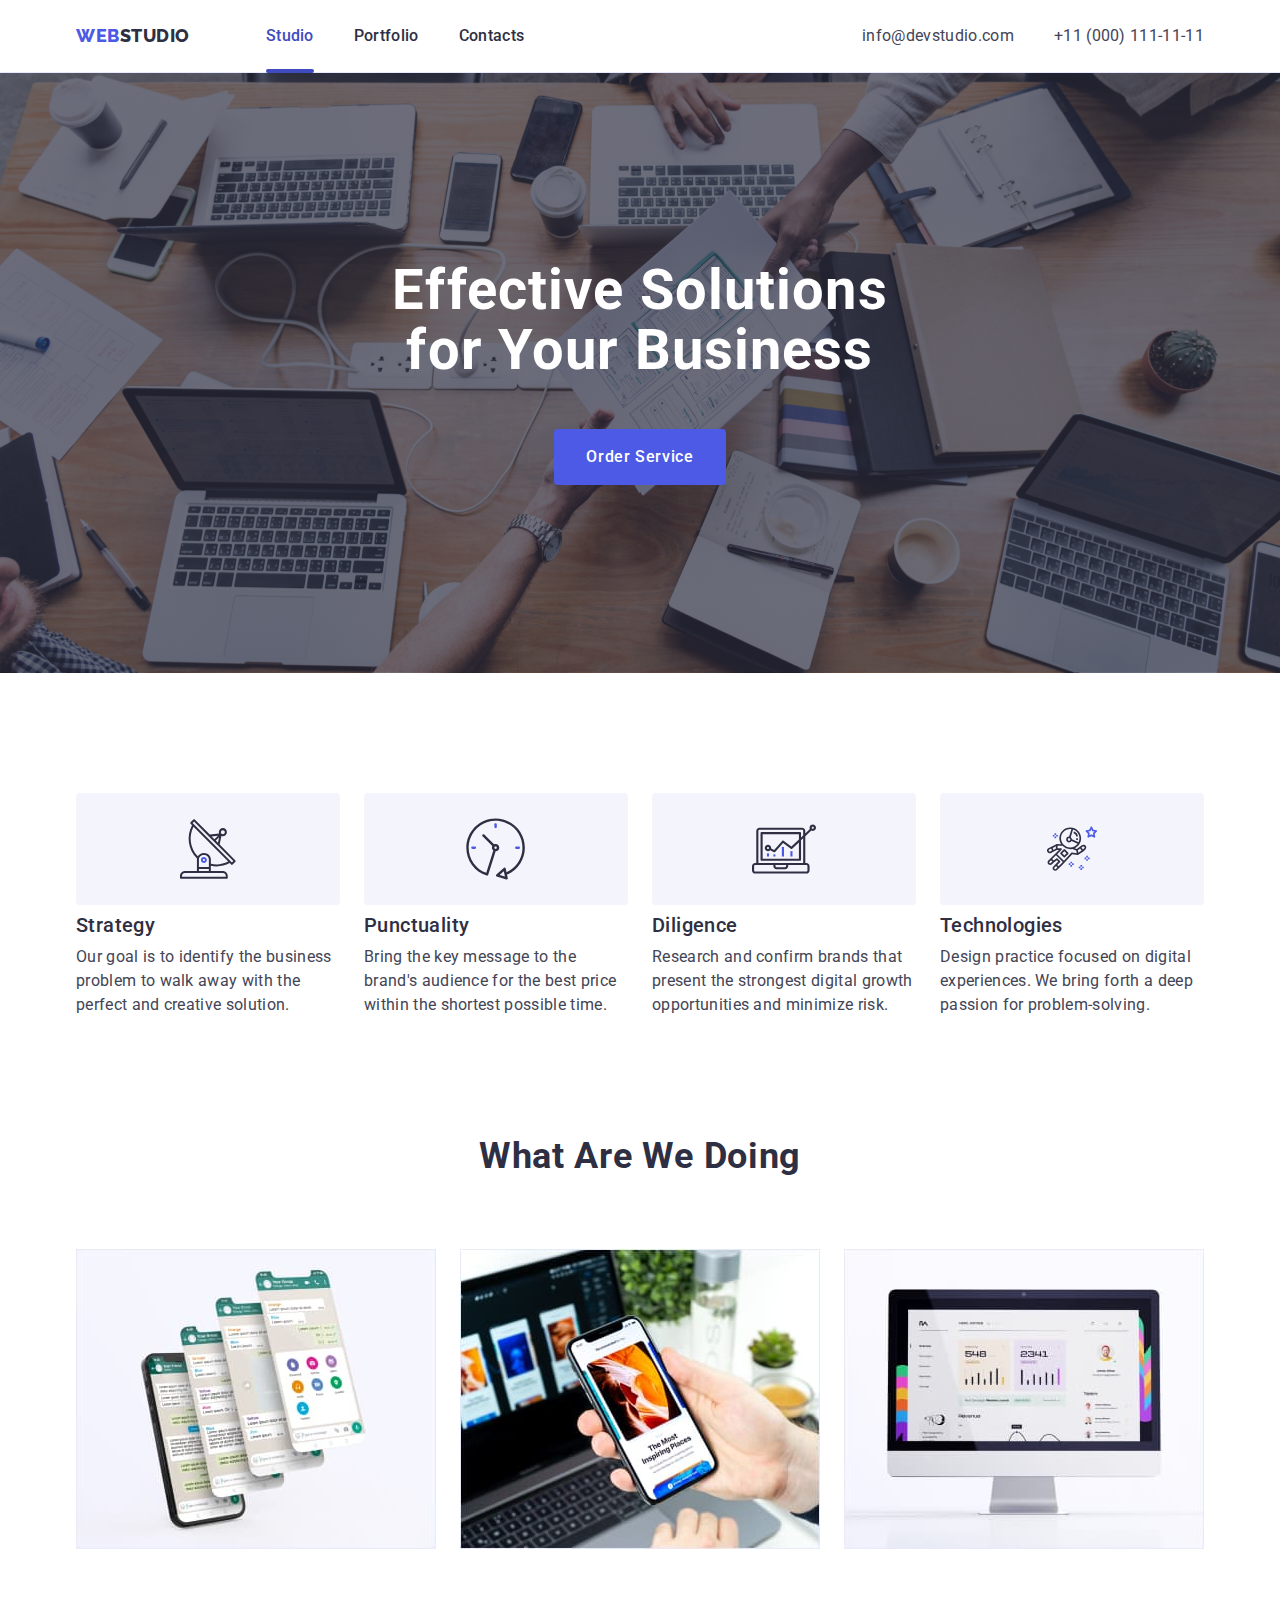
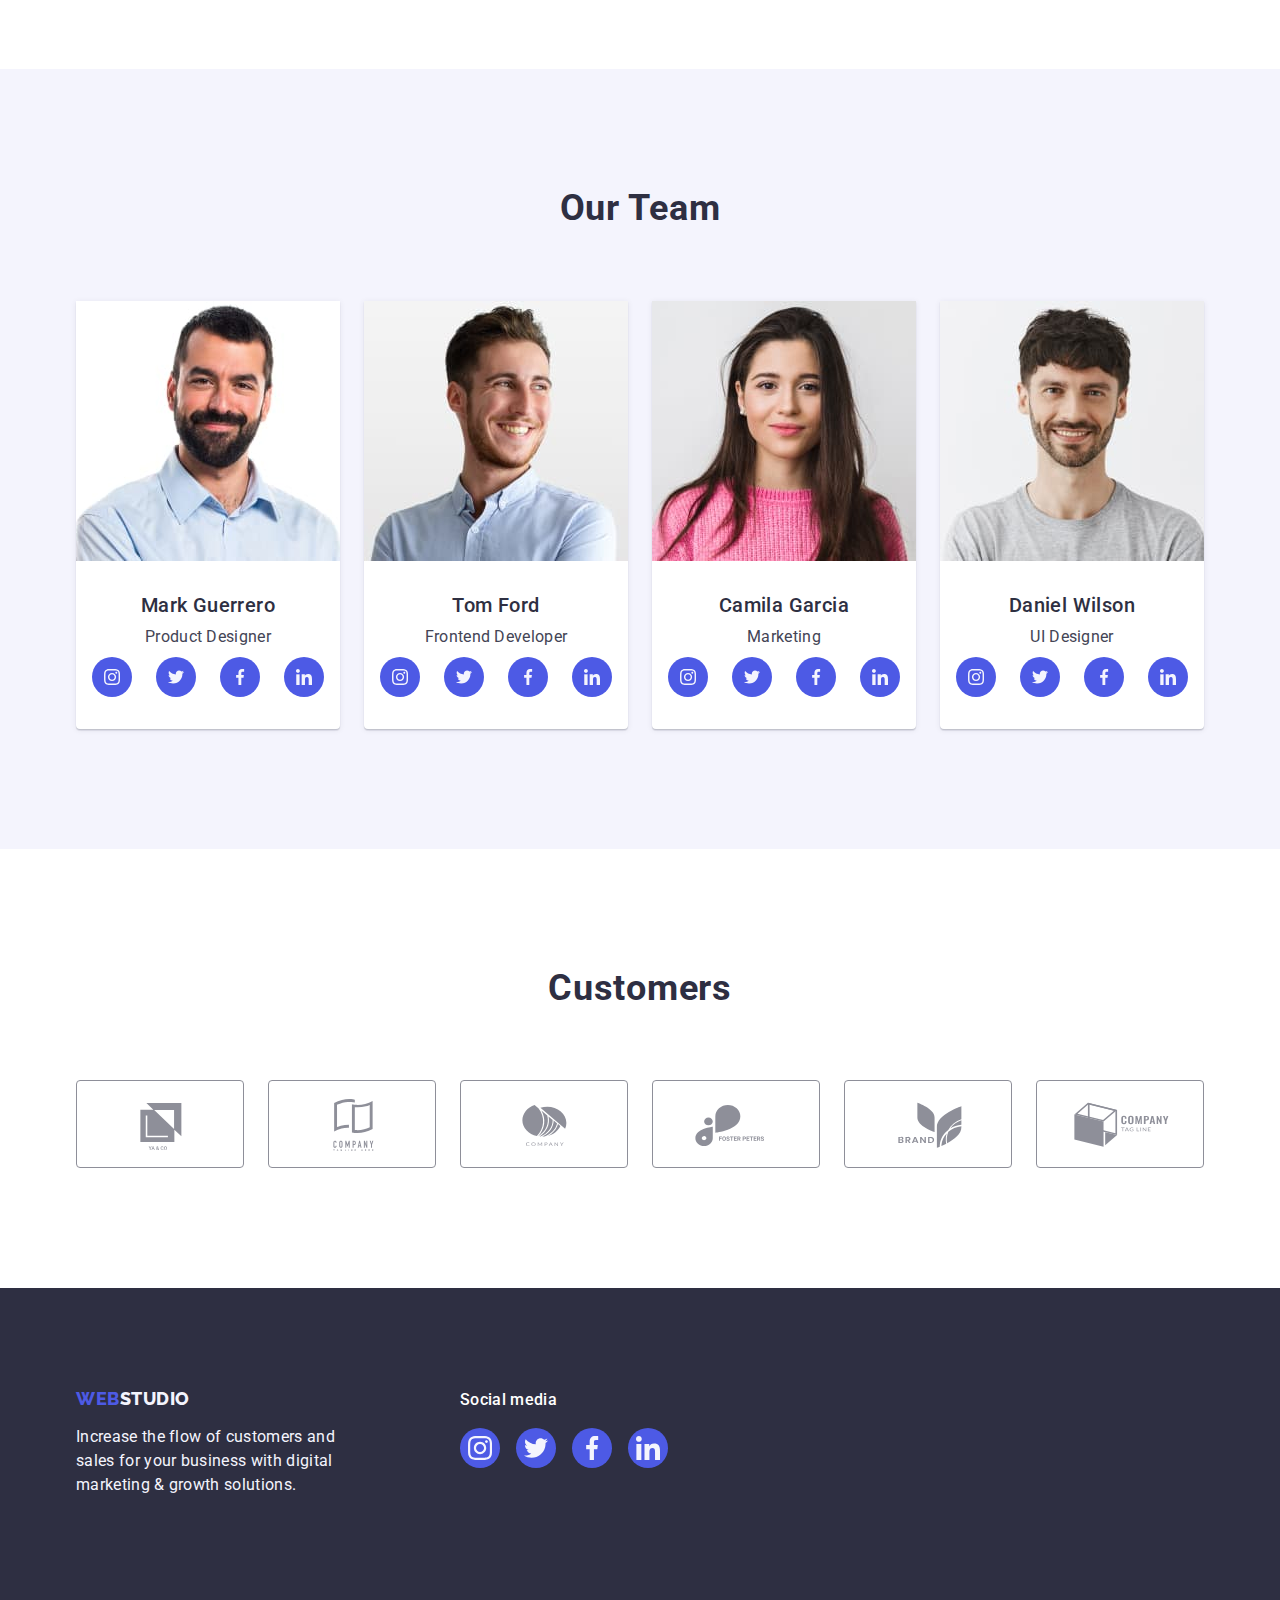
==== index.html @ 93322485 "goit6" ====
<!DOCTYPE html>
<html lang="en">
  <head>
    <meta charset="UTF-8" />
    <meta http-equiv="X-UA-Compatible" content="IE=edge" />
    <meta name="viewport" content="width=device-width, initial-scale=1.0" />
    <title>Document</title>
    <link
      rel="stylesheet"
      href="https://cdn.jsdelivr.net/npm/modern-normalize@1.1.0/modern-normalize.min.css"
    />
    <link rel="preconnect" href="https://fonts.googleapis.com" />
    <link rel="preconnect" href="https://fonts.gstatic.com" crossorigin />
    <link
      href="https://fonts.googleapis.com/css2?family=Raleway:wght@800&family=Roboto:wght@400;500;700&display=swap"
      rel="stylesheet"
    />
    <link rel="stylesheet" href="./css/styles.css" />
  </head>
  <body>
    <!--Header section-->

    <header class="header-section">
      <div class="container header-contact-container">
        <nav class="main-nav">
          <a class="logo-link link" href="./index.html"
            >Web<span class="accent-header">Studio</span></a
          >
          <ul class="menu list">
            <li class="menu-item">
              <a class="menu-link link active" href="./index.html">Studio</a>
            </li>
            <li class="menu-item">
              <a class="menu-link link" href="./portfolio.html">Portfolio</a>
            </li>
            <li class="menu-item">
              <a class="menu-link link" href="">Contacts</a>
            </li>
          </ul>
        </nav>
        <address class="contact-menu">
          <ul class="contact list">
            <li class="contact-item">
              <a class="contact link" href="mailto:info@devstudio.com"
                >info@devstudio.com</a
              >
            </li>
            <li class="contact-item">
              <a class="contact link" href="tel:+110001111111"
                >+11 (000) 111-11-11</a
              >
            </li>
          </ul>
        </address>
      </div>
    </header>

    <main>
      <!--Hero section-->

      <section class="hero-section section">
        <div class="container">
          <h1 class="main-title">Effective Solutions for Your Business</h1>
          <button class="menu-button" type="button" data-modal-open>Order Service</button>
        </div>
      </section>

      <!--About section-->

      <section class="about-section section">
        <div class="container">
          <h2 class="visually-hidden">Or advantages</h2>
          <ul class="about-list list">
            <li class="flex-container">
              <div class="icon-container">
                <svg class="about-icon-list" width="64" height="64">
                  <use href="./images/icons.svg#icon-antenna"></use>
                </svg>
              </div>
              <h3 class="about-title">Strategy</h3>
              <p class="about-text">
                Our goal is to identify the business problem to walk away with
                the perfect and creative solution.
              </p>
            </li>

            <li class="flex-container">
              <div class="icon-container">
                <svg class="punctuality-icon-list" width="64" height="64">
                  <use href="./images/icons.svg#icon-clock"></use>
                </svg>
              </div>
              <h3 class="about-title">Punctuality</h3>
              <p class="about-text">
                Bring the key message to the brand's audience for the best price
                within the shortest possible time.
              </p>
            </li>

            <li class="flex-container">
              <div class="icon-container">
                <svg class="diligence-icon-list" width="64" height="64">
                  <use href="./images/icons.svg#icon-diagram"></use>
                </svg>
              </div>
              <h3 class="about-title">Diligence</h3>
              <p class="about-text">
                Research and confirm brands that present the strongest digital
                growth opportunities and minimize risk.
              </p>
            </li>

            <li class="flex-container">
              <div class="icon-container">
                <svg class="technologies-icon-list" width="64" height="64">
                  <use href="./images/icons.svg#icon-astronaut"></use>
                </svg>
              </div>
              <h3 class="about-title">Technologies</h3>
              <p class="about-text">
                Design practice focused on digital experiences. We bring forth a
                deep passion for problem-solving.
              </p>
            </li>
          </ul>
        </div>
      </section>

      <!--Portfolio section-->

      <section class="portfolio-section">
        <div class="container">
          <h2 class="portfolio-title">What are we doing</h2>
          <ul class="portfolio-list list">
            <li class="portfolio-item">
              <img
                class="pic-portfolio"
                src="./images/doing/doig1.jpg"
                alt="computer monitor"
                width="360"
                height="300"
              />
            </li>

            <li class="portfolio-item">
              <img
                class="pic-portfolio"
                src="./images/doing/doig2.jpg"
                alt="messages on the phone"
                width="360"
                height="300"
              />
            </li>

            <li class="portfolio-item">
              <img
                class="pic-portfolio"
                src="./images/doing/doig3.jpg"
                alt="application on the phone"
                width="360"
                height="300"
              />
            </li>
          </ul>
        </div>
      </section>

      <!--Team section-->

      <section class="team-section section">
        <div class="team-container container">
          <h2 class="our-team title">Our Team</h2>
          <ul class="team-list list">
            <li class="team-item">
              <img
                class="team-picture"
                src="./images/team/mark-guerrero.jpg"
                alt="Mark Guerrero Product Designer"
                width="264"
                height="260"
              />
              <div class="or-team-card-content">
                <h3 class="team-title">Mark Guerrero</h3>
                <p class="our-team-text">Product Designer</p>
                <ul class="social-list list">
                  <li class="social-list-item">
                    <a href="" class="social-list-link">
                      <svg class="social-list-icon" width="16" height="16">
                        <use href="./images/icons.svg#icon-instagram"></use>
                      </svg>
                    </a>
                  </li>
                  <li class="social-list-item">
                    <a href="" class="social-list-link">
                      <svg class="social-list-icon" width="16" height="16">
                        <use href="./images/icons.svg#icon-twitter"></use>
                      </svg>
                    </a>
                  </li>
                  <li class="social-list-item">
                    <a href="" class="social-list-link">
                      <svg class="social-list-icon" width="16" height="16">
                        <use href="./images/icons.svg#icon-facebook"></use>
                      </svg>
                    </a>
                  </li>
                  <li class="social-list-item">
                    <a href="" class="social-list-link">
                      <svg class="social-list-icon" width="16" height="16">
                        <use href="./images/icons.svg#icon-linkedin"></use>
                      </svg>
                    </a>
                  </li>
                </ul>
              </div>
            </li>

            <li class="team-item">
              <img
                class="team-picture"
                src="./images/team/tom-ford.jpg"
                alt="Tom Ford Frontend Developer"
                width="264"
                height="260"
              />
              <div class="or-team-card-content">
                <h3 class="team-title">Tom Ford</h3>
                <p class="our-team-text">Frontend Developer</p>
                <ul class="social-list list">
                  <li class="social-list-item">
                    <a href="" class="social-list-link">
                      <svg class="social-list-icon" width="16" height="16">
                        <use href="./images/icons.svg#icon-instagram"></use>
                      </svg>
                    </a>
                  </li>
                  <li class="social-list-item">
                    <a href="" class="social-list-link">
                      <svg class="social-list-icon" width="16" height="16">
                        <use href="./images/icons.svg#icon-twitter"></use>
                      </svg>
                    </a>
                  </li>
                  <li class="social-list-item">
                    <a href="" class="social-list-link">
                      <svg class="social-list-icon" width="16" height="16">
                        <use href="./images/icons.svg#icon-facebook"></use>
                      </svg>
                    </a>
                  </li>
                  <li class="social-list-item">
                    <a href="" class="social-list-link">
                      <svg class="social-list-icon" width="16" height="16">
                        <use href="./images/icons.svg#icon-linkedin"></use>
                      </svg>
                    </a>
                  </li>
                </ul>
              </div>
            </li>

            <li class="team-item">
              <img
                class="team-picture"
                src="./images/team/camila-garcia.jpg"
                alt="Camila Garcia Marketing"
                width="264"
                height="260"
              />
              <div class="or-team-card-content">
                <h3 class="team-title">Camila Garcia</h3>
                <p class="our-team-text">Marketing</p>
                <ul class="social-list list">
                  <li class="social-list-item">
                    <a href="" class="social-list-link">
                      <svg class="social-list-icon" width="16" height="16">
                        <use href="./images/icons.svg#icon-instagram"></use>
                      </svg>
                    </a>
                  </li>
                  <li class="social-list-item">
                    <a href="" class="social-list-link">
                      <svg class="social-list-icon" width="16" height="16">
                        <use href="./images/icons.svg#icon-twitter"></use>
                      </svg>
                    </a>
                  </li>
                  <li class="social-list-item">
                    <a href="" class="social-list-link">
                      <svg class="social-list-icon" width="16" height="16">
                        <use href="./images/icons.svg#icon-facebook"></use>
                      </svg>
                    </a>
                  </li>
                  <li class="social-list-item">
                    <a href="" class="social-list-link">
                      <svg class="social-list-icon" width="16" height="16">
                        <use href="./images/icons.svg#icon-linkedin"></use>
                      </svg>
                    </a>
                  </li>
                </ul>
              </div>
            </li>

            <li class="team-item">
              <img
                class="team-picture"
                src="./images/team/daniel-wilson.jpg"
                alt="Daniel Wilson UI Designer"
                width="264"
                height="260"
              />
              <div class="or-team-card-content">
                <h3 class="team-title">Daniel Wilson</h3>
                <p class="our-team-text">UI Designer</p>
                <ul class="social-list list">
                  <li class="social-list-item">
                    <a href="" class="social-list-link">
                      <svg class="social-list-icon" width="16" height="16">
                        <use href="./images/icons.svg#icon-instagram"></use>
                      </svg>
                    </a>
                  </li>
                  <li class="social-list-item">
                    <a href="" class="social-list-link">
                      <svg class="social-list-icon" width="16" height="16">
                        <use href="./images/icons.svg#icon-twitter"></use>
                      </svg>
                    </a>
                  </li>
                  <li class="social-list-item">
                    <a href="" class="social-list-link">
                      <svg class="social-list-icon" width="16" height="16">
                        <use href="./images/icons.svg#icon-facebook"></use>
                      </svg>
                    </a>
                  </li>
                  <li class="social-list-item">
                    <a href="" class="social-list-link">
                      <svg class="social-list-icon" width="16" height="16">
                        <use href="./images/icons.svg#icon-linkedin"></use>
                      </svg>
                    </a>
                  </li>
                </ul>
              </div>
            </li>
          </ul>
        </div>
      </section>

      <!-- Customers section -->

      <section class="customers-section section">
        <div class="container">
         <h2 class="customers-title">Customers</h2>
          <ul class="customers-list list">
            <li class="customers-item">
              <a href="" class="customers-list-link">
                <svg class="customers-list-icon" width="104" height="56">
                  <use href="./images/icons.svg#icon-logo1"></use>
                </svg>
              </a>
            </li>
            <li class="customers-item">
              <a href="" class="customers-list-link">
                <svg class="customers-list-icon" width="104" height="56">
                  <use href="./images/icons.svg#icon-logo2"></use>
                </svg>
              </a>
            </li> 
            <li class="customers-item">
              <a href="" class="customers-list-link">
                <svg class="customers-list-icon" width="104" height="56">
                  <use href="./images/icons.svg#icon-logo3"></use>
                </svg>
              </a>
            </li>
            <li class="customers-item">
              <a href="" class="customers-list-link">
                <svg class="customers-list-icon" width="104" height="56">
                  <use href="./images/icons.svg#icon-logo4"></use>
                </svg>
              </a>
            </li>
            <li class="customers-item">
              <a href="" class="customers-list-link">
                <svg class="customers-list-icon" width="104" height="56">
                  <use href="./images/icons.svg#icon-logo5"></use>
                </svg>
              </a>
            </li>
            <li class="customers-item">
              <a href="" class="customers-list-link">
                <svg class="customers-list-icon" width="104" height="56">
                  <use href="./images/icons.svg#icon-logo6"></use>
                </svg>
              </a>
            </li>
          </ul>
        </div>
      </section>
    </main>

    <!--Footer section-->

    <footer class="footer-section">
      <div class="footer-container container">
       <div class="footer-logo-container">
        <a class="logo-link link" href="./index.html"
          >Web<span class="accent-footer">Studio</span></a
        >
        <p class="footer-text">
          Increase the flow of customers and sales for your business with
          digital marketing & growth solutions.
        </p> 
      </div>
       <div class="social-footer">
        <p class="social-text">Social media</p>
        <ul class="social-footer-list list">
        <li class="social-footer-list-item">
          <a href="" class="social-footer-list-link">
            <svg class="social-footer-list-icon" width="24" height="24">
              <use href="./images/icons.svg#icon-instagram-fot"></use>
            </svg>
          </a>
        </li>
        <li class="social-footer-list-item">
          <a href="" class="social-footer-list-link">
            <svg class="social-footer-list-icon" width="24" height="24">
              <use href="./images/icons.svg#icon-twitter-fot"></use>
            </svg>
          </a>
        </li>
        <li class="social-footer-list-item">
          <a href="" class="social-footer-list-link">
            <svg class="social-footer-list-icon" width="24" height="24">
              <use href="./images/icons.svg#icon-facebook-fot"></use>
            </svg>
          </a>
        </li>
        <li class="social-footer-list-item">
          <a href="" class="social-footer-list-link">
            <svg class="social-footer-list-icon" width="24" height="24">
              <use href="./images/icons.svg#icon-linkedin-fot"></use>
            </svg>
          </a>
         </li>
        </ul>
       </div>
      </div>
    </footer>

   <!-- Modal window -->

    <div class="backdrop is-hidden" data-modal>
     <div class="modal">
      <button type="button" class="modal-close-btn" data-modal-close>
       <svg class="modal-close-btn-icon" width="8" height="8">
         <use href="./images/icons.svg#icon-close-modal"></use>
       </svg>
      </button>
      </div>
     </div>
    <script src="./js/modal.js"></script>
  </body>
</html>
---- css/styles.css ----
:root {
  --color-iris: #4d5ae5;
  --color-ocean: #404bbf;
  --color-navy-blue: #2e2f42;
  --color-green: #31d0aa;
  --color-slate: #434455;
  --color-light-slate: #8e8f99;
  --color-cornflower: #e7e9fc;
  --color-cloud: #f4f4fd;
  --color-navy-blue-modal: #2e2f42;
  --color-grey: #2e2f42;
  --color-white: #ffffff;
  --color-dairy: #fcfcfc;
}

body {
  font-family: "Roboto", sans-serif;
  color: #434455;
  background-color: #ffffff;
}

.container {
  width: 1158px;
  margin-left: auto;
  margin-right: auto;
  padding-left: 15px;
  padding-right: 15px;
}

.section {
  padding-top: 120px;
  padding-bottom: 120px;
}

h1,
h2,
h3,
p {
  margin-top: 0;
  margin-bottom: 0;
}

ul,
li {
  margin-top: 0;
  margin-bottom: 0;
  padding-left: 0;
}

.list {
  list-style: none;
}

.link {
  display: inline block;
  text-decoration: none;
}

img {
  display: block;
}

/* Heder section */

.header-section {
  border-bottom: 1px solid #e7e9fc;
  box-shadow: 0px 2px 1px rgba(46, 47, 66, 0.08),
    0px 1px 1px rgba(46, 47, 66, 0.16), 0px 1px 6px rgba(46, 47, 66, 0.08);
}

.header-contact-container {
  display: flex;
  align-items: center;
  justify-content: space-between;
}

.logo-link {
  display: inline-block;
  margin: 0 auto;
  margin-right: 76px;
  font-family: "Raleway", sans-serif;
  text-transform: uppercase;
  font-weight: 800;
  font-size: 18px;
  line-height: 1.17;
  letter-spacing: 0.03em;

  color: #4d5ae5;
}

.accent-header {
  color: #2e2f42;
}

.accent-footer {
  color: #f4f4fd;
}
.menu-link {
  display: block;
  padding-top: 24px;
  padding-bottom: 24px;
  font-weight: 500;
  font-size: 16px;
  line-height: 1.5;
  letter-spacing: 0.02em;

  color: #2e2f42;
  transition: color 250ms cubic-bezier(0.4, 0, 0.2, 1);
}

.menu-link:hover,
.menu-link:focus {
  color: #404bbf;
}
.menu {
  display: flex;
  align-items: center;
}

.menu-item:not(:last-child) {
  margin-right: 40px;
}
.main-nav {
  display: flex;
  align-items: center;
}

.contact-menu {
  font-style: normal;
}

.contact {
  gap: 40px;
  display: flex;
  align-items: center;
  font-style: normal;
  font-size: 16px;
  line-height: 1.5;
  letter-spacing: 0.02em;

  color: #434455;
  transition: color 250ms cubic-bezier(0.4, 0, 0.2, 1);
}

.contact:hover,
.contact:focus {
  color: #404bbf;
}

.menu-link.active {
  position: relative;
  color: #404bbf;
}

.menu-link.active::after {
  position: absolute;
  display: block;
  content: "";
  left: 0;
  bottom: -1px;
  width: 100%;
  height: 4px;
  border-radius: 2px;
  background-color: #404bbf;
}

/* Hero section */

.hero-section {
  max-width: 1440px;
  margin-right: auto;
  margin-left: auto;
  padding-top: 188px;
  padding-bottom: 188px;
  text-align: center;
  background-image: linear-gradient(
      rgba(46, 47, 66, 0.7),
      rgba(46, 47, 66, 0.7)
    ),
    url(../images/hero/people-office.jpg);
  background-size: cover;
  background-repeat: no-repeat;
  background-position: center;
  background-color: #2e2f42;
}

.main-title {
  max-width: 496px;
  font-size: 56px;
  margin-left: auto;
  margin-right: auto;
  text-align: center;
  margin-bottom: 48px;
  font-weight: 700;
  font-size: 56px;
  line-height: 1.07;
  letter-spacing: 0.02em;

  color: #ffffff;
}

.main-nav {
  align-items: center;
  display: flex;
}

.menu-button {
  margin: 0 auto;
  padding: 16px 32px;
  border-radius: 4px;
  min-width: 169px;
  height: 56px;
  display: block;
  cursor: pointer;
  border: none;
  font-family: "Roboto", sans-serif;
  font-weight: 500;
  font-size: 16px;
  line-height: 1.5;
  letter-spacing: 0.04em;
  text-decoration: none;
  text-transform: none;

  color: #ffffff;
  background-color: #4d5ae5;
  transition: background-color 250ms cubic-bezier(0.4, 0, 0.2, 1);
}

.menu-button:hover,
.menu-button:focus {
  background-color: #404bbf;
}

/* About section */

.visually-hidden {
  position: absolute;
  width: 1px;
  height: 1px;
  margin: -1px;
  border: 0;
  padding: 0;
  white-space: nowrap;
  clip-path: inset(100%);
  clip: rect(0 0 0 0);
  overflow: hidden;
}

.about-list {
  display: flex;
  flex-wrap: wrap;
  gap: 24px;
  flex-basis: calc((100% - 72px) / 4);
}

.about-title {
  margin: auto;
  margin-bottom: 8px;
  font-weight: 500;
  font-size: 20px;
  line-height: 1.2;
  letter-spacing: 0.02em;

  color: #2e2f42;

  width: 264px;
  height: 24px;
}

.about-text {
  margin: auto;
  font-family: "Roboto";
  font-size: 16px;
  line-height: 1.5;
  letter-spacing: 0.02em;

  color: #434455;

  width: 264px;
  height: 72px;
}

.icon-container {
  width: 264px;
  height: 112px;
  margin-bottom: 8px;
  border-radius: 4px;
  background-color: #f4f4fd;
  display: flex;
  align-items: center;
  justify-content: center;
}

.about-icon-list {
  width: 59.72px;
  height: 64px;
  display: flex;
  align-items: center;
  justify-content: center;
}

.punctuality-icon-list {
  width: 61.22px;
  height: 64px;
  display: flex;
  align-items: center;
  justify-content: center;
}

.technologies-icon-list {
  width: 50.13px;
  height: 55.46px;
  display: flex;
  align-items: center;
  justify-content: center;
}

/* Portfolio section */

.portfolio-section {
  padding-bottom: 120px;
}

.portfolio-list {
  display: flex;
  gap: 24px;
  flex-basis: calc((100% - 3 * 16px) / 3);
}
.portfolio-title {
  margin-bottom: 72px;
  font-weight: 700;
  font-size: 36px;
  line-height: 1.11;
  text-align: center;
  letter-spacing: 0.02em;
  text-transform: capitalize;

  color: #2e2f42;
}

/* Team section */

.team-section {
  background-color: #f4f4fd;
}

.social-list {
  display: flex;
  justify-content: center;
  gap: 24px;
}

.social-list-link {
  display: flex;
  justify-content: center;
  align-items: center;
  width: 40px;
  height: 40px;
  border-radius: 50%;
  background-color: #4d5ae5;
  transition: background-color 250ms cubic-bezier(0.4, 0, 0.2, 1);
}

.social-list-icon {
  fill: #f4f4fd;
}

.social-list-link:hover,
.social-list-link:focus {
  background-color: #404bbf;
}

.our-team {
  margin-bottom: 72px;
  font-weight: 700;
  font-size: 36px;
  line-height: 1.11;
  text-align: center;
  letter-spacing: 0.02em;
  text-transform: capitalize;

  color: #2e2f42;
}

.team-list {
  display: flex;
  gap: 24px;
  border-top-right-radius: 0px;
  justify-content: space-evenly;
  flex-basis: calc((100% - 72px) / 4);
}

.or-team-card-content {
  padding: 32px 16px;
  text-align: center;
}

.team-title {
  margin: 0;
  margin-bottom: 8px;
  font-weight: 500;
  font-size: 20px;
  line-height: 1.2;
  letter-spacing: 0.02em;

  color: #2e2f42;
}

.team-item {
  border-radius: 0px 0px 4px 4px;
  background-color: #ffffff;
  box-shadow: 0px 1px 6px rgba(46, 47, 66, 0.08),
    0px 1px 1px rgba(46, 47, 66, 0.16), 0px 2px 1px rgba(46, 47, 66, 0.08);
}

.or-team-card-content {
  padding: 32px 0 32px;
}

.our-team-text {
  margin-bottom: 8px;
  font-size: 16px;
  line-height: 1.5;
  letter-spacing: 0.02em;

  color: #434455;
}

/* Customers section */

.customers-title {
  margin: 0 auto;
  margin-bottom: 72px;
  font-weight: 700;
  font-size: 36px;
  line-height: 1.1;
  text-align: center;
  letter-spacing: 0.02em;
  text-transform: capitalize;

  color: #2e2f42;
}

.customers-list {
  display: flex;
  gap: 24px;
}

.customers-item {
  width: 168px;
  height: 88px;
}

.customers-list-link {
  width: 100%;
  height: 100%;
  border: 1px solid #8e8f99;
  border-radius: 4px;
  display: flex;
  align-items: center;
  justify-content: center;
  color: #8e8f99;
  transition: border-color 250ms cubic-bezier(0.4, 0, 0.2, 1), color 250ms cubic-bezier(0.4, 0, 0.2, 1);
}

.customers-list-link:hover,
.customers-list-link:focus {
  border-color: #404bbf;
  color: #404bbf;
}

.customers-list-icon {
  fill: currentColor;
}

.customers-item:hover,
.customers-item:focus {
  color: #404bbf;
  border: 1px solid #404bbf;
}

/* Footer section */

.footer-container {
  display: flex;
  align-items: baseline;
}

.footer-section {
  padding-top: 100px;
  padding-bottom: 100px;
  height: 312px;
  background-color: #2e2f42;
}

.footer-logo-container {
  margin-right: 120px;
}

.footer-section .logo-link {
  margin-right: 0;
  margin-bottom: 16px;
}

.footer-text {
  width: 264px;
  height: 72px;
  font-size: 16px;
  line-height: 1.5;
  letter-spacing: 0.02em;

  color: #f4f4fd;
}

/* Social footer */

.social-footer {
  align-items: baseline;
  gap: 120px;
}

.social-text {
  font-weight: 500;
  font-size: 16px;
  line-height: 1.5;
  letter-spacing: 0.02em;
  color: #ffffff;
  margin-bottom: 16px;
}

.social-footer-list {
  display: flex;
  gap: 16px;
}

.social-footer-list-item {
  width: 40px;
  height: 40px;
}

.social-footer-list-link {
  width: 100%;
  height: 100%;
  background-color: #4d5ae5;
  border-radius: 50%;
  display: flex;
  align-items: center;
  justify-content: center;
  transition: background-color 250ms cubic-bezier(0.4, 0, 0.2, 1);
}

.social-footer-list-link:hover,
.social-footer-list-link:focus {
  background-color: #31d0aa;
}

.social-footer-list-icon {
  display: flex;
  width: 24px;
  height: 24px;
  fill: #f4f4fd;
}

/* Button section portfolio */

.button-section {
  padding-top: 96px;
  padding-bottom: 120px;
}

.menu-button-nav {
  padding: 12px 24px;
  border-radius: 4px;
  border-top: none;
  font-weight: 500;
  font-size: 16px;
  line-height: 1.6;
  letter-spacing: 0.04em;
  text-transform: none;
  cursor: pointer;
  color: #4d5ae5;
  background-color: #f4f4fd;
  border: 1px solid #e7e9fc;
  transition: color 250ms cubic-bezier(0.4, 0, 0.2, 1), background-color 250ms cubic-bezier(0.4, 0, 0.2, 1), border-color 250ms cubic-bezier(0.4, 0, 0.2, 1), box-shadow 250ms cubic-bezier(0.4, 0, 0.2, 1);
}

.menu-button-nav:first-child:hover,
.menu-button-nav:first-child:focus {
  box-shadow: 0px 3px 1px rgba(0, 0, 0, 0.1), 0px 2px 1px rgba(0, 0, 0, 0.08),
    0px 2px 2px rgba(0, 0, 0, 0.12);
}

.top-button-nav:hover,
.top-button-nav:focus {
  background-color: #404bbf;
}

.menu-button-list {
  justify-content: center;
  margin-bottom: 72px;
  align-items: center;
  display: flex;
  gap: 24px;
}

.menu-button-nav:hover {
  border: 1px solid transparent;
  color: #ffffff;
  background-color: #404bbf;
}

.menu-button-nav:focus {
  border: 1px solid transparent;
  color: #ffffff;
  background-color: #404bbf;
}

.project-card-list {
  gap: 24px;
  row-gap: 48px;
  display: flex;
  flex-wrap: wrap;
}

.project-item {
  flex-basis: calc((100% - 48px) / 3);
}

.project-link {
  display: block;
  transition: box-shadow 250ms cubic-bezier(0.4, 0, 0.2, 1);
}

.project-card-list-wrapper {
  position: relative;
  overflow: hidden;
}

.overlay {
  position: absolute;
  left: 0;
  top: 0;
  width: 100%;
  height: 100%;
  transform: translate(0, 100%);
  transition: transform 250ms cubic-bezier(0.4, 0, 0.2, 1);
  padding: 40px 32px;
  padding-left: 32px;
  padding-right: 32px;
  font-size: 16px;
  line-height: 1.5; 
  letter-spacing: 0.02em;

  color: #F4F4FD;
  background-color: rgba(77, 90, 229, 1);
}

.project-link:hover .overlay,
.project-link:focus .overlay {
 transform: translate(0, 0);
}

.project-link:hover,
.project-link:focus {
  box-shadow: 0px 1px 6px rgba(46, 47, 66, 0.08),
  0px 1px 1px rgba(46, 47, 66, 0.16), 0px 2px 1px rgba(46, 47, 66, 0.08);
}

.project-card-text {
  border: 1px solid #e7e9fc;
  border-top: none;
  padding: 32px 16px;
}

.project-title {
  margin-bottom: 8px;
}

/* Hero project card */

.caption {
  font-weight: 500;
  font-size: 20px;
  line-height: 1.2;
  letter-spacing: 0.02em;

  color: #2e2f42;
}

.sub {
  font-size: 16px;
  line-height: 1.5;
  letter-spacing: 0.02em;

  color: #434455;
}

.project-link {
  text-decoration: none;
}

/* Modal window */

.backdrop.is-hidden {
  opacity: 0;
  visibility: hidden;
  pointer-events: none;
}

.backdrop {
  position: fixed;
  top: 0;
  left: 0;
  z-index: 100;
  width: 100%;
  height: 100%;
  background-color: rgba(46, 47, 66, 0.4);

  transition: opacity 250ms cubic-bezier(0.4, 0, 0.2, 1),
    visibility 250ms cubic-bezier(0.4, 0, 0.2, 1);
}

.modal {
  position: absolute;
  top: 50%;
  left: 50%;
  transform: translate(-50%, -50%);
  border-radius: 4px;
  width: 408px;
  height: 584px;
  min-height: 576px;
  background-color: #fcfcfc;
  box-shadow: 0px 1px 1px rgba(0, 0, 0, 0.14), 0px 1px 3px rgba(0, 0, 0, 0.12), 0px 2px 1px rgba(0, 0, 0, 0.2);
  transition: transform 250ms cubic-bezier(0.4, 0, 0.2, 1);
}

.modal-close-btn {
  position: absolute;
  top: 24px;
  right: 24px;
  display: flex;
  justify-content: center;
  align-items: center;
  width: 24px;
  height: 24px;
  border-radius: 50%;
  background: transparent;
  background-color: #e7e9fc;
  border: 1px solid rgba(0, 0, 0, 0.1);
  padding: 0;
  cursor: pointer;
  transition: background-color 250ms cubic-bezier(0.4, 0, 0.2, 1), border 250ms cubic-bezier(0.4, 0, 0.2, 1);
}

.modal-close-btn:hover,
.modal-close-btn:focus {
  border: none; 
  background-color: #404bbf;
}

.modal-close-btn-icon {
  transition: fill 250ms cubic-bezier(0.4, 0, 0.2, 1);
}

.modal-close-btn:hover .modal-close-btn-icon,
.modal-close-btn:focus .modal-close-btn-icon {
  fill: #ffffff;
}
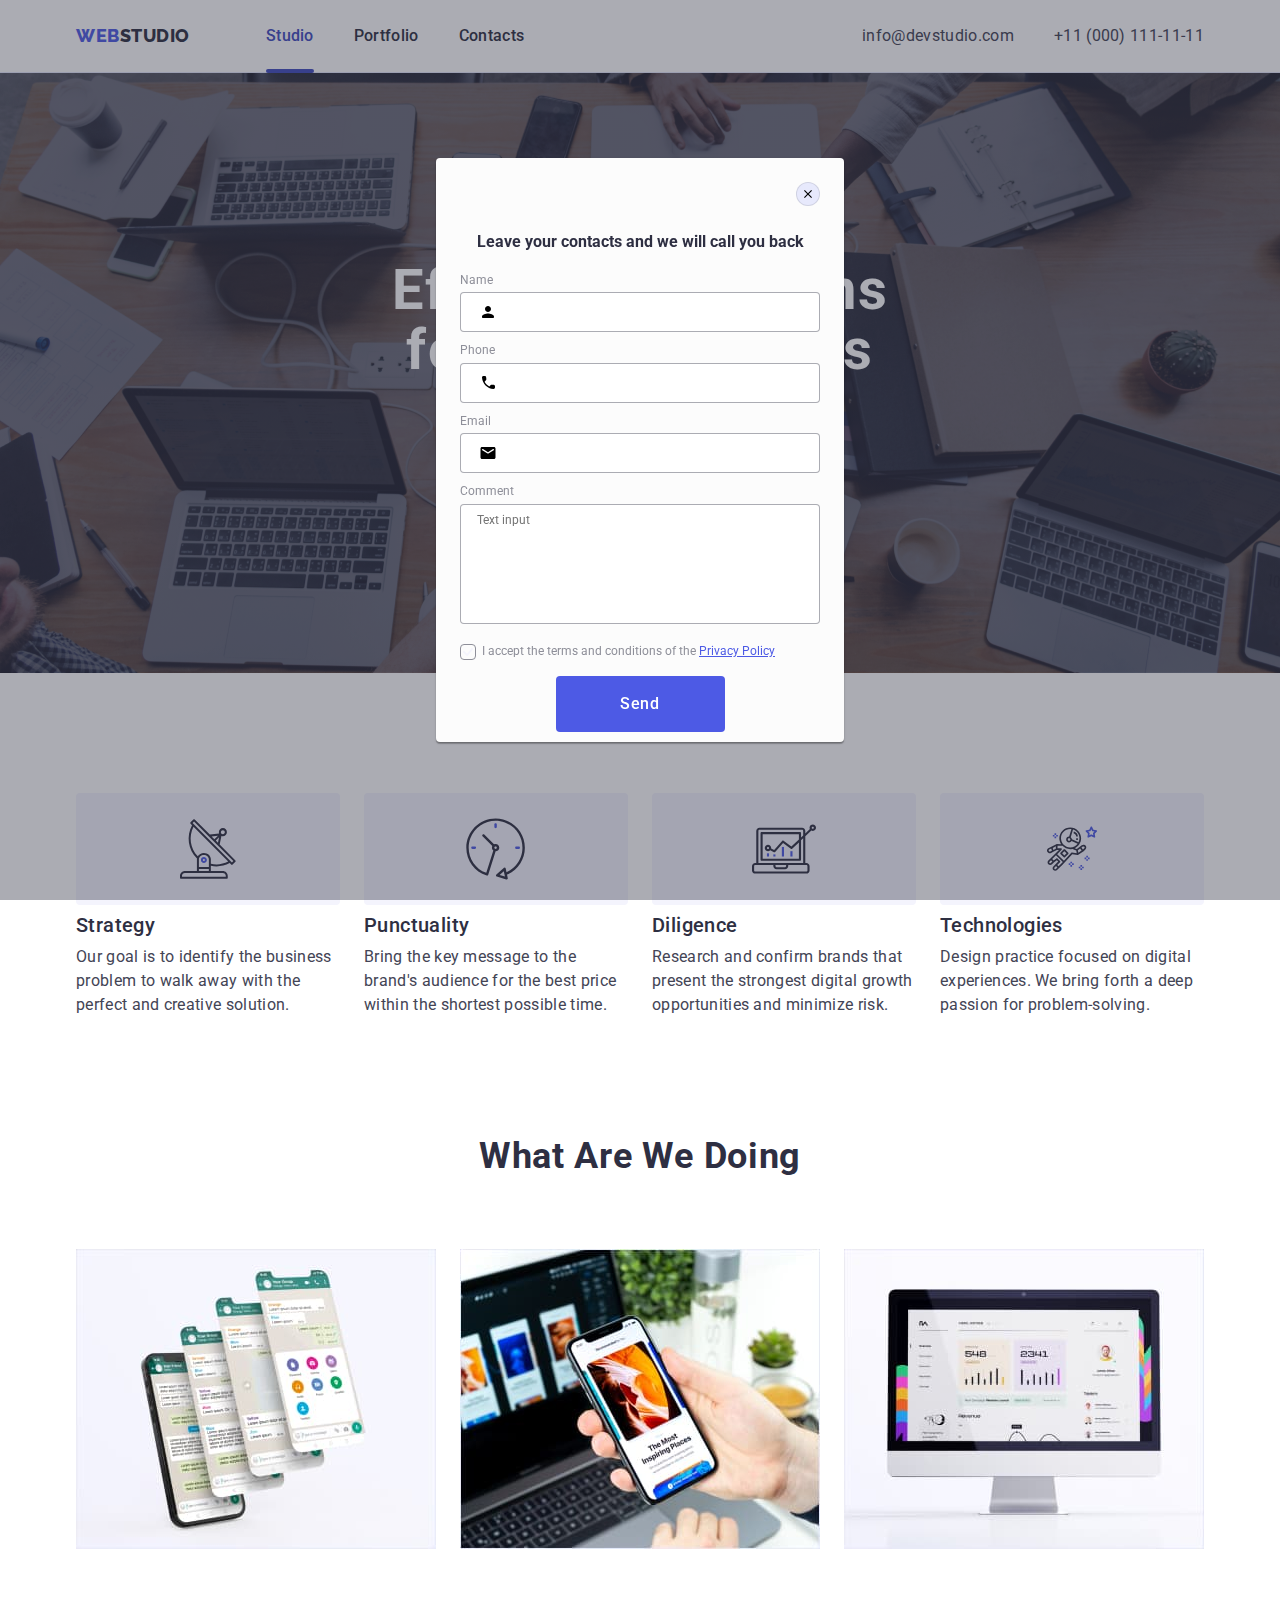
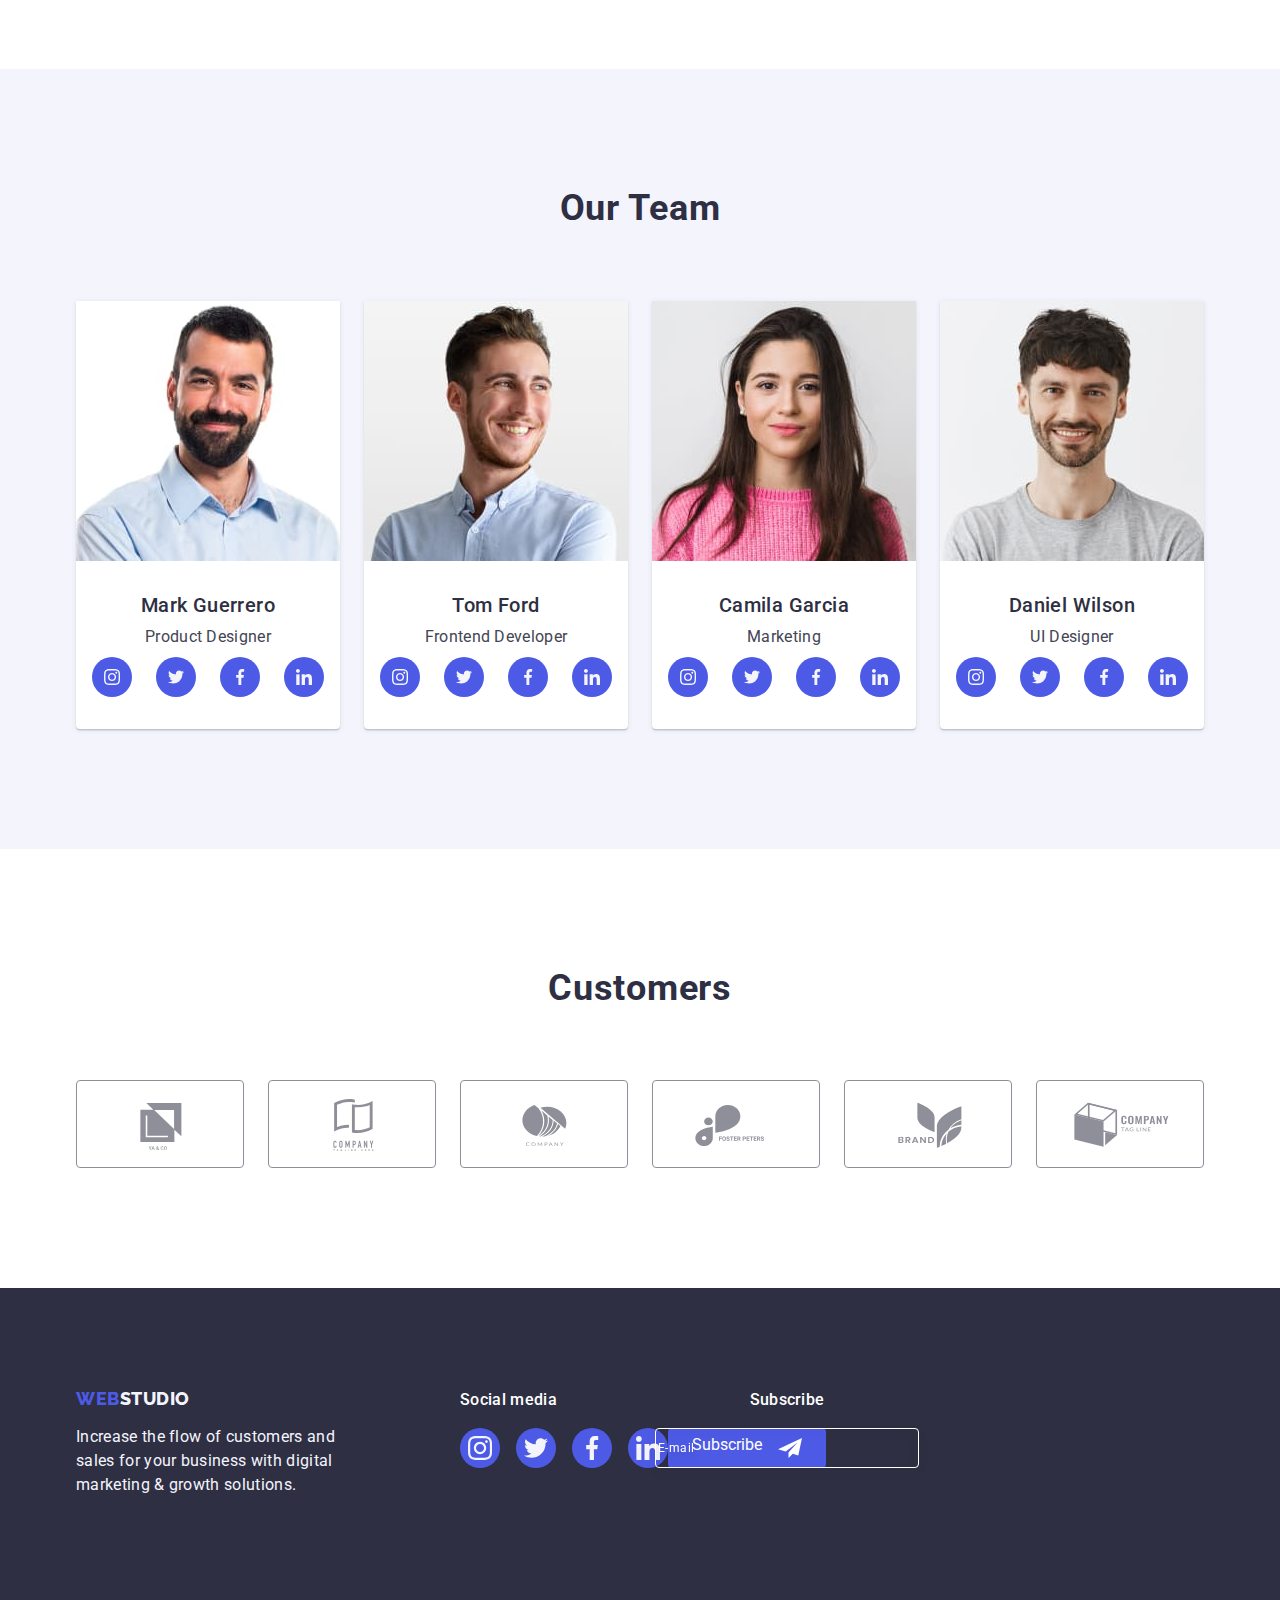
==== commit e80bbc73: "fixed bugs" ====
--- a/index.html
+++ b/index.html
@@ -61,7 +61,9 @@
       <section class="hero-section section">
         <div class="container">
           <h1 class="main-title">Effective Solutions for Your Business</h1>
-          <button class="menu-button" type="button" data-modal-open>Order Service</button>
+          <button class="menu-button" type="button" data-modal-open>
+            Order Service
+          </button>
         </div>
       </section>
 
@@ -354,7 +356,7 @@
 
       <section class="customers-section section">
         <div class="container">
-         <h2 class="customers-title">Customers</h2>
+          <h2 class="customers-title">Customers</h2>
           <ul class="customers-list list">
             <li class="customers-item">
               <a href="" class="customers-list-link">
@@ -369,7 +371,7 @@
                   <use href="./images/icons.svg#icon-logo2"></use>
                 </svg>
               </a>
-            </li> 
+            </li>
             <li class="customers-item">
               <a href="" class="customers-list-link">
                 <svg class="customers-list-icon" width="104" height="56">
@@ -407,62 +409,153 @@
 
     <footer class="footer-section">
       <div class="footer-container container">
-       <div class="footer-logo-container">
-        <a class="logo-link link" href="./index.html"
-          >Web<span class="accent-footer">Studio</span></a
-        >
-        <p class="footer-text">
-          Increase the flow of customers and sales for your business with
-          digital marketing & growth solutions.
-        </p> 
-      </div>
-       <div class="social-footer">
-        <p class="social-text">Social media</p>
-        <ul class="social-footer-list list">
-        <li class="social-footer-list-item">
-          <a href="" class="social-footer-list-link">
-            <svg class="social-footer-list-icon" width="24" height="24">
-              <use href="./images/icons.svg#icon-instagram-fot"></use>
+        <div class="footer-logo-container">
+          <a class="logo-link link" href="./index.html"
+            >Web<span class="accent-footer">Studio</span></a
+          >
+          <p class="footer-text">
+            Increase the flow of customers and sales for your business with
+            digital marketing & growth solutions.
+          </p>
+        </div>
+        <div class="social-footer">
+          <p class="social-text">Social media</p>
+          <ul class="social-footer-list list">
+            <li class="social-footer-list-item">
+              <a href="" class="social-footer-list-link">
+                <svg class="social-footer-list-icon" width="24" height="24">
+                  <use href="./images/icons.svg#icon-instagram-fot"></use>
+                </svg>
+              </a>
+            </li>
+            <li class="social-footer-list-item">
+              <a href="" class="social-footer-list-link">
+                <svg class="social-footer-list-icon" width="24" height="24">
+                  <use href="./images/icons.svg#icon-twitter-fot"></use>
+                </svg>
+              </a>
+            </li>
+            <li class="social-footer-list-item">
+              <a href="" class="social-footer-list-link">
+                <svg class="social-footer-list-icon" width="24" height="24">
+                  <use href="./images/icons.svg#icon-facebook-fot"></use>
+                </svg>
+              </a>
+            </li>
+            <li class="social-footer-list-item">
+              <a href="" class="social-footer-list-link">
+                <svg class="social-footer-list-icon" width="24" height="24">
+                  <use href="./images/icons.svg#icon-linkedin-fot"></use>
+                </svg>
+              </a>
+            </li>
+          </ul>
+        </div>
+
+        <div class="footer-subscride">
+         <p class="subscride-form-title">Subscribe</p>
+         <div class="button-subscride-form">
+          <label class="subscride-form">
+          <input
+            class="subscride-form-text"
+            name="user_e-mail"
+            placeholder="E-mail"
+          />
+        </label>
+        
+          <button type="submit" class="subscride-form-button">
+            <p class="subscride-button-title">Subscribe</p>
+            <svg class="subscride-button-icon" width="24" height="24">
+              <use href="./images/icons.svg#icon-frame"></use>
             </svg>
-          </a>
-        </li>
-        <li class="social-footer-list-item">
-          <a href="" class="social-footer-list-link">
-            <svg class="social-footer-list-icon" width="24" height="24">
-              <use href="./images/icons.svg#icon-twitter-fot"></use>
-            </svg>
-          </a>
-        </li>
-        <li class="social-footer-list-item">
-          <a href="" class="social-footer-list-link">
-            <svg class="social-footer-list-icon" width="24" height="24">
-              <use href="./images/icons.svg#icon-facebook-fot"></use>
-            </svg>
-          </a>
-        </li>
-        <li class="social-footer-list-item">
-          <a href="" class="social-footer-list-link">
-            <svg class="social-footer-list-icon" width="24" height="24">
-              <use href="./images/icons.svg#icon-linkedin-fot"></use>
-            </svg>
-          </a>
-         </li>
-        </ul>
-       </div>
+          </button>
+        </div>
+        </div>
       </div>
     </footer>
 
-   <!-- Modal window -->
-
-    <div class="backdrop is-hidden" data-modal>
-     <div class="modal">
-      <button type="button" class="modal-close-btn" data-modal-close>
-       <svg class="modal-close-btn-icon" width="8" height="8">
-         <use href="./images/icons.svg#icon-close-modal"></use>
-       </svg>
-      </button>
+    <!-- Modal window -->
+
+    <div class="backdrop" data-modal>
+      <div class="modal">
+        <button type="button" class="modal-close-btn" data-modal-close>
+          <svg class="modal-close-btn-icon" width="8" height="8">
+            <use href="./images/icons.svg#icon-close-modal"></use>
+          </svg>
+        </button>
+
+        <!-- Modal forms -->
+
+        <strong class="form-text"
+          >Leave your contacts and we will call you back</strong
+        >
+        <form class="modal-form">
+          <label class="modal-form-label">
+            <span class="modal-form-desc">Name</span>
+          </label>
+          <span class="modal-form-wrapper">
+            <svg class="modal-icons" width="18" height="24">
+              <use href="./images/icons.svg#icon-person"></use>
+            </svg>
+            <input
+              type="text"
+              name="user_neme"
+              class="modal-form-input"
+              required
+              pattern="^[a-zA-Z]+"
+              minlength="2"
+            />
+          </span>
+          <label class="modal-form-label">
+            <span class="modal-form-desc">Phone</span>
+          </label>
+          <span class="modal-form-wrapper">
+            <svg class="modal-icons" width="18" height="24">
+              <use href="./images/icons.svg#icon-phone"></use>
+            </svg>
+            <input
+              type="tel"
+              name="user_phone"
+              class="modal-form-input"
+              required
+              pattern="[0-9]{3}-[0-9]{3}-[0-9]{2}-[0-9]{2}"
+              title="xxx-xxx-xx-xx"
+            />
+          </span>
+          <label class="modal-form-label">
+            <span class="modal-form-desc">Email</span>
+          </label>
+          <span class="modal-form-wrapper">
+            <svg class="modal-icons" width="18" height="24">
+              <use href="./images/icons.svg#icon-email"></use>
+            </svg>
+          <input type="email" name="user_email" class="modal-form-input" />
+          </span>
+          <label class="modal-form-label-comment">
+            <span class="modal-form-desc">Comment</span>
+            <textarea
+              class="modal-form-message"
+              name="user_message"
+              id="user-comment"
+              placeholder="Text input"
+            ></textarea>
+          </label>
+          <span class="modal-form-wrapper-chesc">
+            <input
+              id="user-policy"
+              type="checkbox"
+              name="user_policy"
+              class="modal-form-check"
+            />
+            <label for="user-policy" class="modal-check-desc">
+              I accept the terms and conditions of the
+              <a class="privacy-text" href="">Privacy Policy</a>
+            </label>
+          </span>
+          <button type="submit" class="modal-submit-button">Send</button>
+        </form>
       </div>
-     </div>
+    </div>
     <script src="./js/modal.js"></script>
   </body>
 </html>
--- a/css/styles.css
+++ b/css/styles.css
@@ -460,7 +460,8 @@
   align-items: center;
   justify-content: center;
   color: #8e8f99;
-  transition: border-color 250ms cubic-bezier(0.4, 0, 0.2, 1), color 250ms cubic-bezier(0.4, 0, 0.2, 1);
+  transition: border-color 250ms cubic-bezier(0.4, 0, 0.2, 1),
+    color 250ms cubic-bezier(0.4, 0, 0.2, 1);
 }
 
 .customers-list-link:hover,
@@ -581,7 +582,10 @@
   color: #4d5ae5;
   background-color: #f4f4fd;
   border: 1px solid #e7e9fc;
-  transition: color 250ms cubic-bezier(0.4, 0, 0.2, 1), background-color 250ms cubic-bezier(0.4, 0, 0.2, 1), border-color 250ms cubic-bezier(0.4, 0, 0.2, 1), box-shadow 250ms cubic-bezier(0.4, 0, 0.2, 1);
+  transition: color 250ms cubic-bezier(0.4, 0, 0.2, 1),
+    background-color 250ms cubic-bezier(0.4, 0, 0.2, 1),
+    border-color 250ms cubic-bezier(0.4, 0, 0.2, 1),
+    box-shadow 250ms cubic-bezier(0.4, 0, 0.2, 1);
 }
 
 .menu-button-nav:first-child:hover,
@@ -648,22 +652,22 @@
   padding-left: 32px;
   padding-right: 32px;
   font-size: 16px;
-  line-height: 1.5; 
-  letter-spacing: 0.02em;
-
-  color: #F4F4FD;
+  line-height: 1.5;
+  letter-spacing: 0.02em;
+
+  color: #f4f4fd;
   background-color: rgba(77, 90, 229, 1);
 }
 
 .project-link:hover .overlay,
 .project-link:focus .overlay {
- transform: translate(0, 0);
+  transform: translate(0, 0);
 }
 
 .project-link:hover,
 .project-link:focus {
   box-shadow: 0px 1px 6px rgba(46, 47, 66, 0.08),
-  0px 1px 1px rgba(46, 47, 66, 0.16), 0px 2px 1px rgba(46, 47, 66, 0.08);
+    0px 1px 1px rgba(46, 47, 66, 0.16), 0px 2px 1px rgba(46, 47, 66, 0.08);
 }
 
 .project-card-text {
@@ -698,6 +702,103 @@
 .project-link {
   text-decoration: none;
 }
+
+
+.footer-subscride {
+  
+  
+}
+
+.subscride-form-title {
+  display: flex;
+  align-items: center;
+  justify-content: center;
+  position: relative;
+  top: 0;
+  left: 0;
+  margin-left: 80px;
+  font-weight: 500;
+  font-size: 16px;
+  line-height: 1.5;
+  letter-spacing: 0.02em;
+  color: rgba(255, 255, 255, 1);
+  margin-bottom: 16px;
+}
+
+.subscride-form {
+  box-sizing: border-box;
+  position: absolute;
+  border-radius: 4px;
+  border: 1px solid #FFFFFF;
+  filter: drop-shadow(0px 4px 4px rgba(0, 0, 0, 0.15));
+  margin-left: 80px;
+  width: 264px;
+  height: 40px;
+  display: flex;
+  align-items: center;
+  background-color: transparent;
+}
+
+.subscride-form-text {
+  font-weight: 400;
+  font-size: 12px;
+  line-height: 1.5em;
+  letter-spacing: 0.04em;
+  color: #FFFFFF;
+  position: absolute;
+  display: flex;
+  align-items: center;
+  background-color: transparent;
+  border: none;
+}
+
+.subscride-form-text:focus {
+  outline: 1px solid #4d5ae5;
+  transition-duration: 250ms;
+  transition: cubic-bezier(0.4, 0, 0.2, 1);
+}
+
+.subscride-form-text::placeholder {
+  font-weight: 400;
+  font-size: 12px;
+  line-height: 1.5em;
+  letter-spacing: 0.04em;
+  color: #FFFFFF;
+  top: 12px;
+  left: 16px;
+  display: flex;
+  align-items: center;
+}
+
+.subscride-form-button {
+  display: flex;
+  flex-direction: row; 
+  justify-content: center;
+  padding: 8px 24px;
+  gap: 16px;
+  margin-left: auto;
+  background-color: #4D5AE5;
+  border-radius: 4px;
+  border: none;
+  cursor: pointer;
+  color: #FFFFFF;
+}
+
+.subscride-form-button:hover,
+.subscride-form-button:focus {
+  background:  #4D5AE5;
+  box-shadow: 0px 4px 4px rgba(0, 0, 0, 0.15);
+  transition-duration: 250ms;
+  transition: cubic-bezier(0.4, 0, 0.2, 1);
+}
+
+.button-subscride-form {
+  display: flex;
+  gap: 24px;
+  justify-content: center;
+  
+}
+
 
 /* Modal window */
 
@@ -730,8 +831,12 @@
   height: 584px;
   min-height: 576px;
   background-color: #fcfcfc;
-  box-shadow: 0px 1px 1px rgba(0, 0, 0, 0.14), 0px 1px 3px rgba(0, 0, 0, 0.12), 0px 2px 1px rgba(0, 0, 0, 0.2);
+  box-shadow: 0px 1px 1px rgba(0, 0, 0, 0.14), 0px 1px 3px rgba(0, 0, 0, 0.12),
+    0px 2px 1px rgba(0, 0, 0, 0.2);
   transition: transform 250ms cubic-bezier(0.4, 0, 0.2, 1);
+  padding: 72px;
+  padding-left: 24px;
+  padding-right: 24px;
 }
 
 .modal-close-btn {
@@ -749,12 +854,13 @@
   border: 1px solid rgba(0, 0, 0, 0.1);
   padding: 0;
   cursor: pointer;
-  transition: background-color 250ms cubic-bezier(0.4, 0, 0.2, 1), border 250ms cubic-bezier(0.4, 0, 0.2, 1);
+  transition: background-color 250ms cubic-bezier(0.4, 0, 0.2, 1),
+    border 250ms cubic-bezier(0.4, 0, 0.2, 1);
 }
 
 .modal-close-btn:hover,
 .modal-close-btn:focus {
-  border: none; 
+  border: none;
   background-color: #404bbf;
 }
 
@@ -766,3 +872,150 @@
 .modal-close-btn:focus .modal-close-btn-icon {
   fill: #ffffff;
 }
+
+/* modal form */
+
+.modal-form-wrapper {
+  position: relative;
+  margin-bottom: 8px;
+}
+
+.form-text {
+  display: flex;
+  justify-content: center;
+  padding: 0 0 16px;
+  font-size: 16px;
+  line-height: 24px;
+  color: #2e2f42;
+}
+
+.modal-form {
+  display: flex;
+  flex-direction: column;
+}
+
+.modal-form-label {
+  display: inline-block;
+  margin-bottom: 4px;
+}
+
+.modal-form-label:focus {
+  outline: 1px solid #4d5ae5;
+}
+
+.modal-form-input {
+  width: 100%;
+  height: 40px;
+  border: 1px solid rgba(46, 47, 66, 0.4);
+  border-radius: 4px;
+  padding-left: 34px;
+  color: #000;
+
+  outline: transparent;
+  transition: 400ms;
+}
+
+.modal-form-input:focus {
+  outline: 1px solid #4d5ae5;
+}
+
+.modal-form-input:focus + .modal-icons {
+  fill: #4d5ae5;
+}
+
+.modal-form-desc {
+  font-size: 12px;
+  line-height: 1.16px;
+  color: #8e8f99;
+}
+
+.modal-icons {
+  position: absolute;
+  display: block;
+  top: 50%;
+  left: 19px;
+  transform: translateY(-50%);
+}
+
+.modal-form-message {
+  resize: none;
+  padding: 8px 16px;
+  width: 360px;
+  height: 120px;
+  margin-top: 4px;
+  border-radius: 4px;
+  border: 1px solid rgba(46, 47, 66, 0.4);
+  font-size: 12px;
+  line-height: 1.17;
+
+  outline: transparent;
+
+}
+.modal-form-message:focus {
+  outline: 1px solid #4d5ae5;
+}
+.modal-form-label-comment {
+  margin-bottom: 16px;
+}
+
+.modal-form-check {
+  appearance: none;
+  display: block;
+  width: 16px;
+  height: 16px;
+  border: 1px solid rgba(142, 143, 153, 1);
+  cursor: pointer;
+  border-radius: 4px;
+
+  background-position: center;
+  background-repeat: no-repeat;
+  background-image: url("data:image/svg+xml,%3Csvg width='10' height='8' viewBox='0 0 10 8' fill='none' xmlns='http://www.w3.org/2000/svg'%3E%3Cpath d='M8.44558 0.255056C8.61838 0.089653 8.84834 -0.00178848 9.08693 2.65108e-05C9.32551 0.0018415 9.55407 0.0967713 9.72436 0.264784C9.89466 0.432797 9.99337 0.660752 9.99968 0.900549C10.006 1.14034 9.91939 1.37323 9.75816 1.55005L4.86357 7.70436C4.7794 7.79551 4.67782 7.86865 4.5649 7.91942C4.45198 7.97018 4.33003 7.99754 4.20636 7.99984C4.08268 8.00214 3.95981 7.97935 3.8451 7.93282C3.73038 7.88629 3.62618 7.81698 3.53872 7.72903L0.292827 4.46564C0.202435 4.38096 0.129933 4.27884 0.0796475 4.16537C0.0293621 4.05191 0.00232279 3.92942 0.000143182 3.80522C-0.00203643 3.68102 0.0206883 3.55765 0.0669613 3.44248C0.113234 3.3273 0.182108 3.22267 0.269473 3.13483C0.356838 3.047 0.460905 2.97775 0.575465 2.93123C0.690026 2.88471 0.812734 2.86186 0.936267 2.86405C1.0598 2.86624 1.18163 2.89343 1.29449 2.94398C1.40734 2.99454 1.50892 3.06743 1.59315 3.15831L4.16189 5.73967L8.42227 0.28219C8.42994 0.272694 8.43813 0.263635 8.4468 0.255056H8.44558Z' fill='%23F4F4FD'/%3E%3C/svg%3E");
+}
+
+.modal-form-check:checked {
+  background-color: #404bbf;
+  border-color: #404bbf;
+}
+
+.modal-check-desc {
+  color: rgba(142, 143, 153, 1);
+  font-size: 12px;
+}
+
+.privacy-text{
+  color: rgba(77, 90, 229, 1);
+}
+
+.modal-form-wrapper-chesc {
+  display: flex;
+  align-items: center;
+  gap: 6px;
+}
+
+.modal-submit-button {
+  margin: 0 auto;
+  margin-top: 16px;
+  padding: 16px 32px;
+  border-radius: 4px;
+  min-width: 169px;
+  height: 56px;
+  display: block;
+  cursor: pointer;
+  border: none;
+  font-family: "Roboto", sans-serif;
+  font-weight: 500;
+  font-size: 16px;
+  line-height: 1.5;
+  letter-spacing: 0.04em;
+  text-decoration: none;
+  text-transform: none;
+
+  color: #ffffff;
+  background-color: #4d5ae5;
+  transition: background-color 250ms cubic-bezier(0.4, 0, 0.2, 1);
+}
+
+.menu-button:hover,
+.menu-button:focus {
+  background-color: #404bbf;
+}
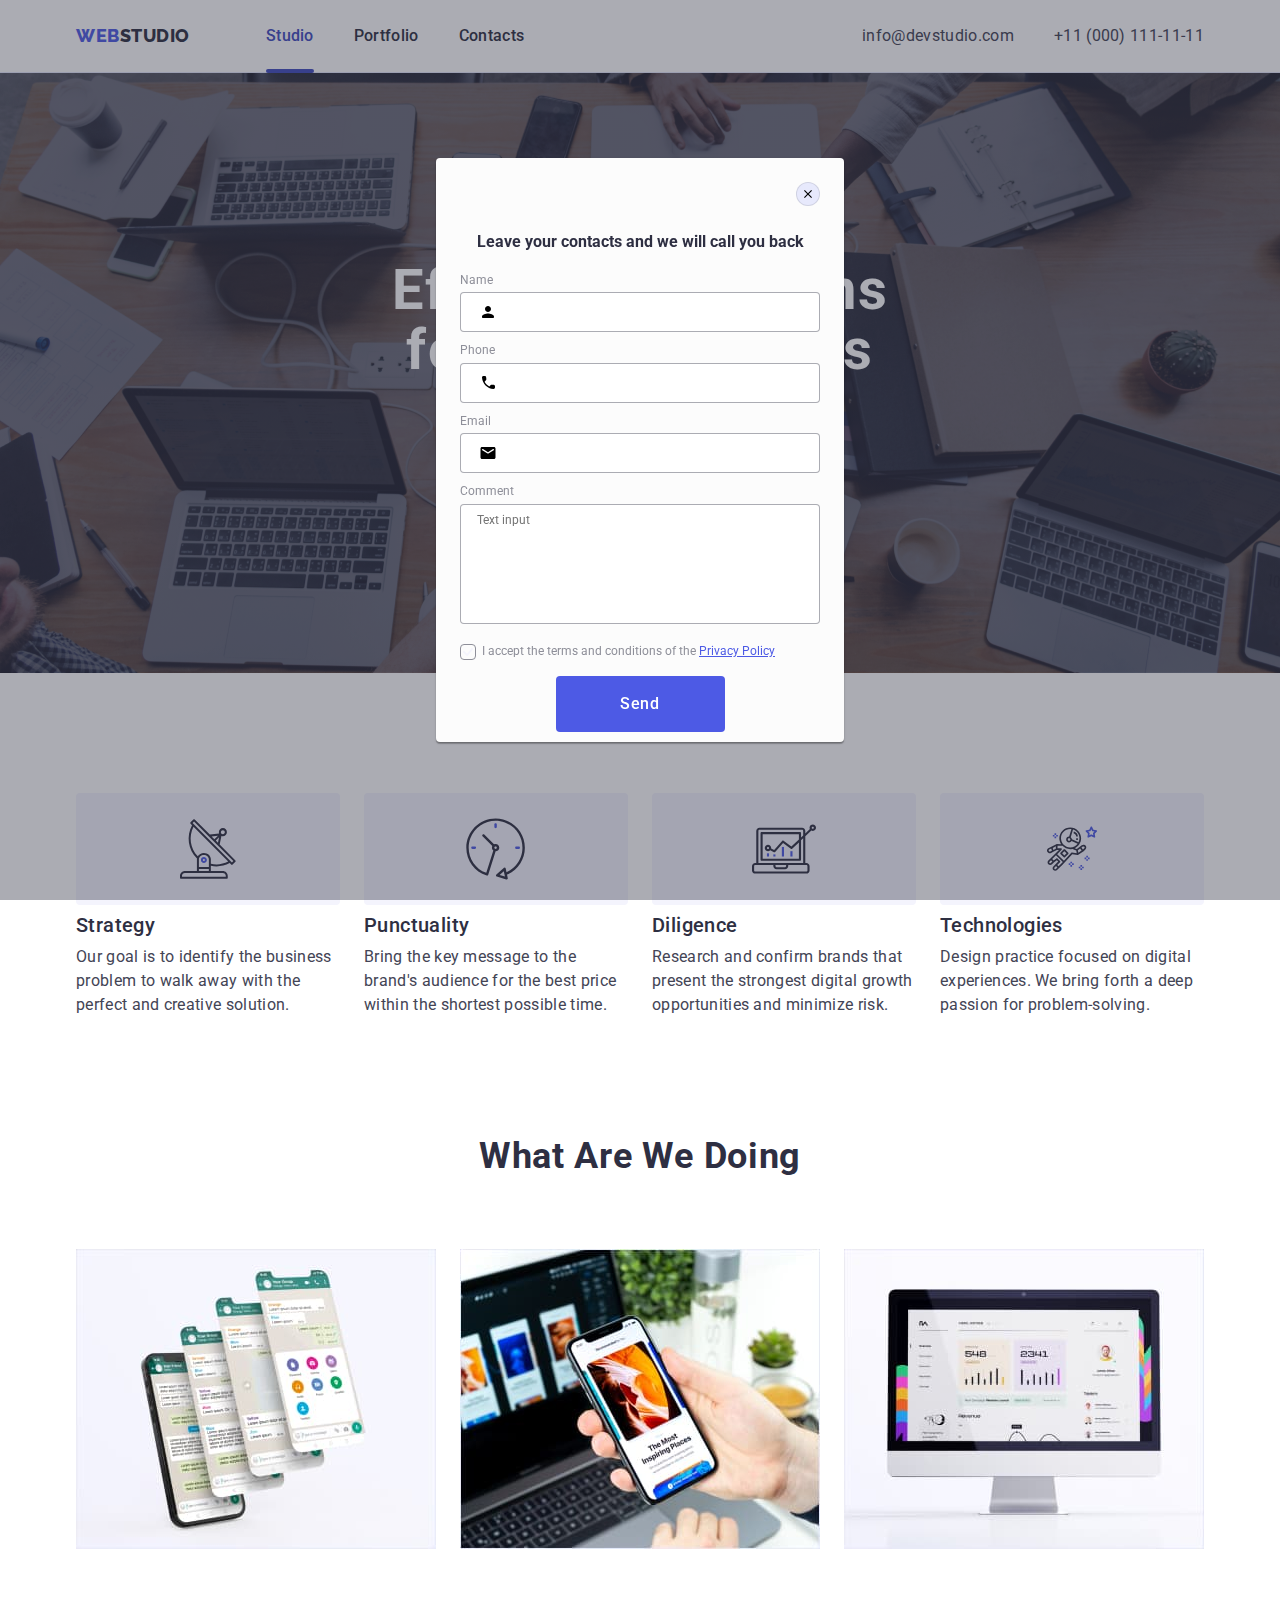
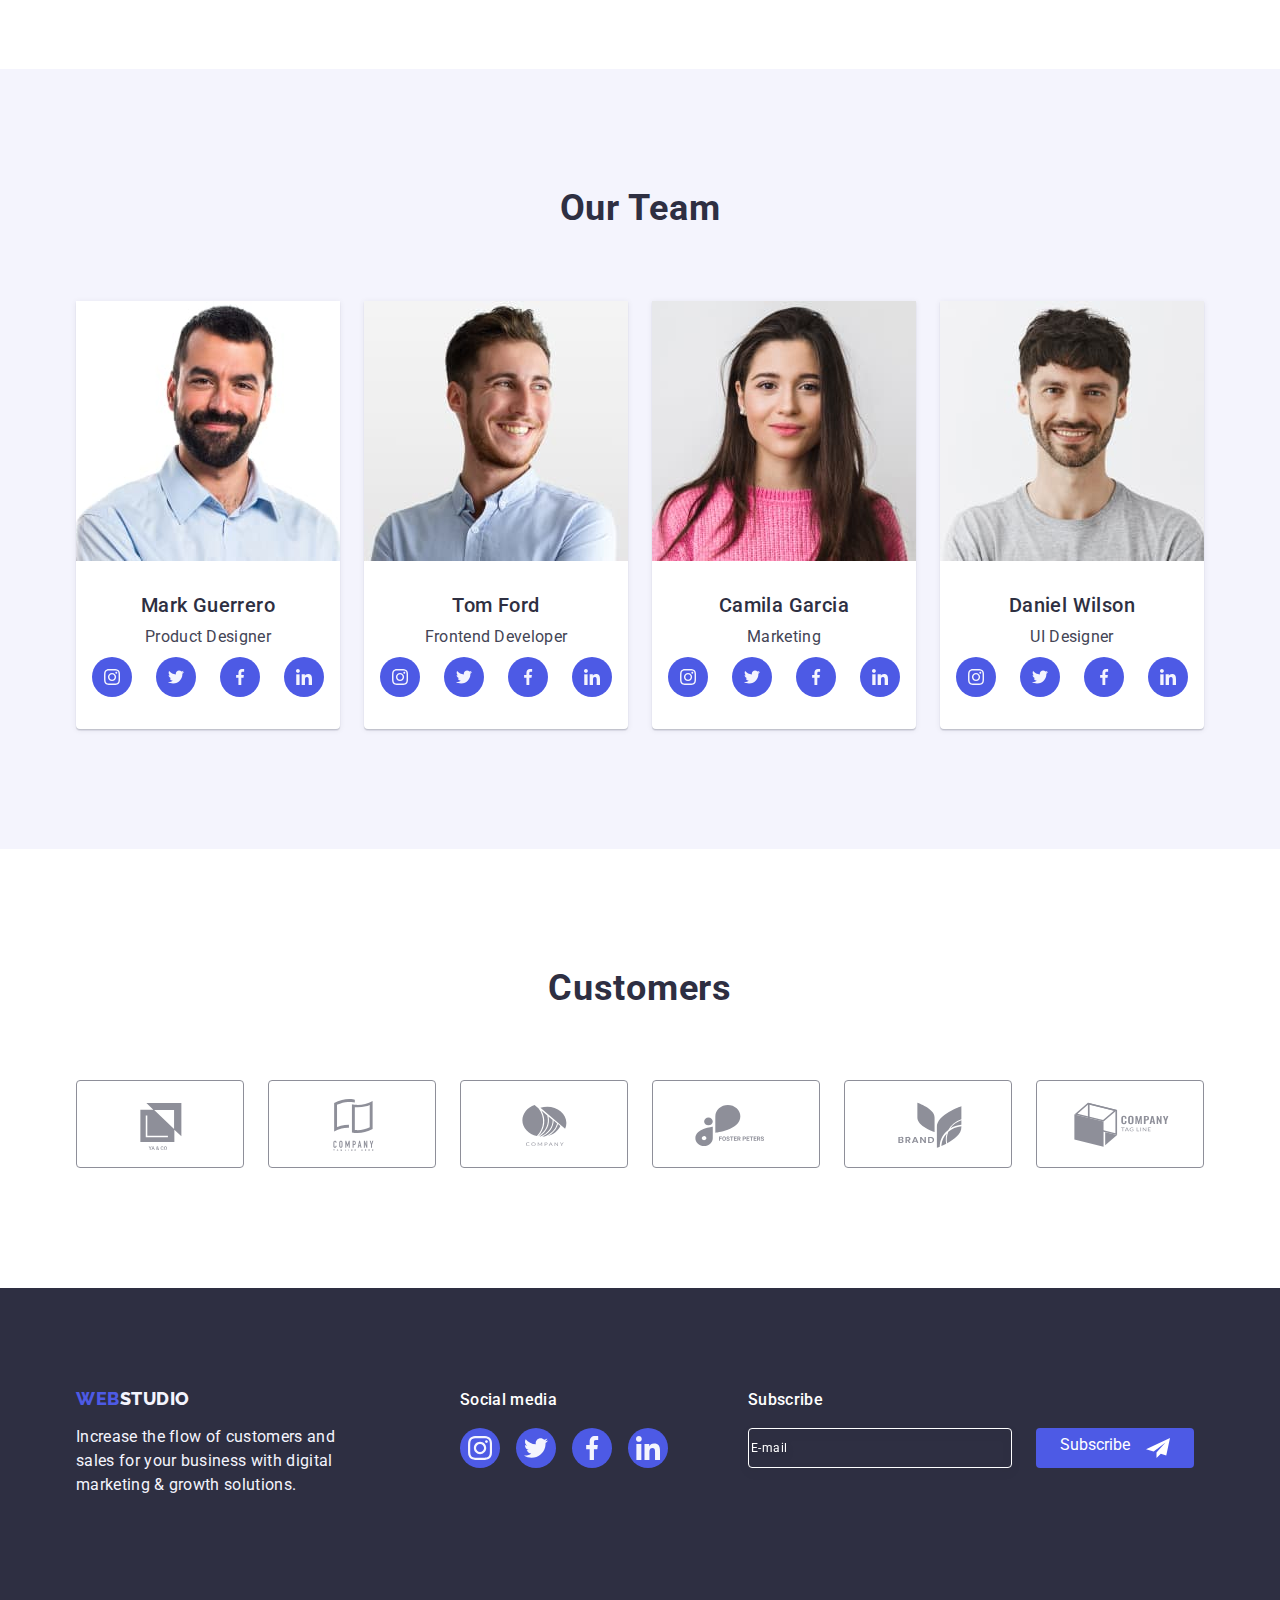
==== commit 197d5ec0: "fixed bugs" ====
--- a/index.html
+++ b/index.html
@@ -452,7 +452,7 @@
           </ul>
         </div>
 
-        <div class="footer-subscride">
+        <div class="footer-subscride">  
          <p class="subscride-form-title">Subscribe</p>
          <div class="button-subscride-form">
           <label class="subscride-form">
@@ -525,11 +525,11 @@
           <label class="modal-form-label">
             <span class="modal-form-desc">Email</span>
           </label>
-          <span class="modal-form-wrapper">
-            <svg class="modal-icons" width="18" height="24">
-              <use href="./images/icons.svg#icon-email"></use>
-            </svg>
+          <span class="modal-form-wrapper"> 
           <input type="email" name="user_email" class="modal-form-input" />
+          <svg class="modal-icons" width="18" height="24">
+            <use href="./images/icons.svg#icon-email"></use>
+          </svg>
           </span>
           <label class="modal-form-label-comment">
             <span class="modal-form-desc">Comment</span>
--- a/css/styles.css
+++ b/css/styles.css
@@ -711,8 +711,6 @@
 
 .subscride-form-title {
   display: flex;
-  align-items: center;
-  justify-content: center;
   position: relative;
   top: 0;
   left: 0;
@@ -727,7 +725,6 @@
 
 .subscride-form {
   box-sizing: border-box;
-  position: absolute;
   border-radius: 4px;
   border: 1px solid #FFFFFF;
   filter: drop-shadow(0px 4px 4px rgba(0, 0, 0, 0.15));
@@ -772,7 +769,6 @@
 
 .subscride-form-button {
   display: flex;
-  flex-direction: row; 
   justify-content: center;
   padding: 8px 24px;
   gap: 16px;
@@ -798,7 +794,6 @@
   justify-content: center;
   
 }
-
 
 /* Modal window */
 
@@ -900,7 +895,7 @@
 }
 
 .modal-form-label:focus {
-  outline: 1px solid #4d5ae5;
+  border: 1px solid #4d5ae5;
 }
 
 .modal-form-input {
@@ -910,13 +905,13 @@
   border-radius: 4px;
   padding-left: 34px;
   color: #000;
-
+  transition: 400ms;
   outline: transparent;
-  transition: 400ms;
 }
 
 .modal-form-input:focus {
-  outline: 1px solid #4d5ae5;
+  outline: none;
+  border: 1px solid #4d5ae5;
 }
 
 .modal-form-input:focus + .modal-icons {
@@ -935,6 +930,8 @@
   top: 50%;
   left: 19px;
   transform: translateY(-50%);
+  transition: 400ms;
+  pointer-events: none;
 }
 
 .modal-form-message {
@@ -952,7 +949,8 @@
 
 }
 .modal-form-message:focus {
-  outline: 1px solid #4d5ae5;
+  outline: none;
+  border: 1px solid #4d5ae5;
 }
 .modal-form-label-comment {
   margin-bottom: 16px;
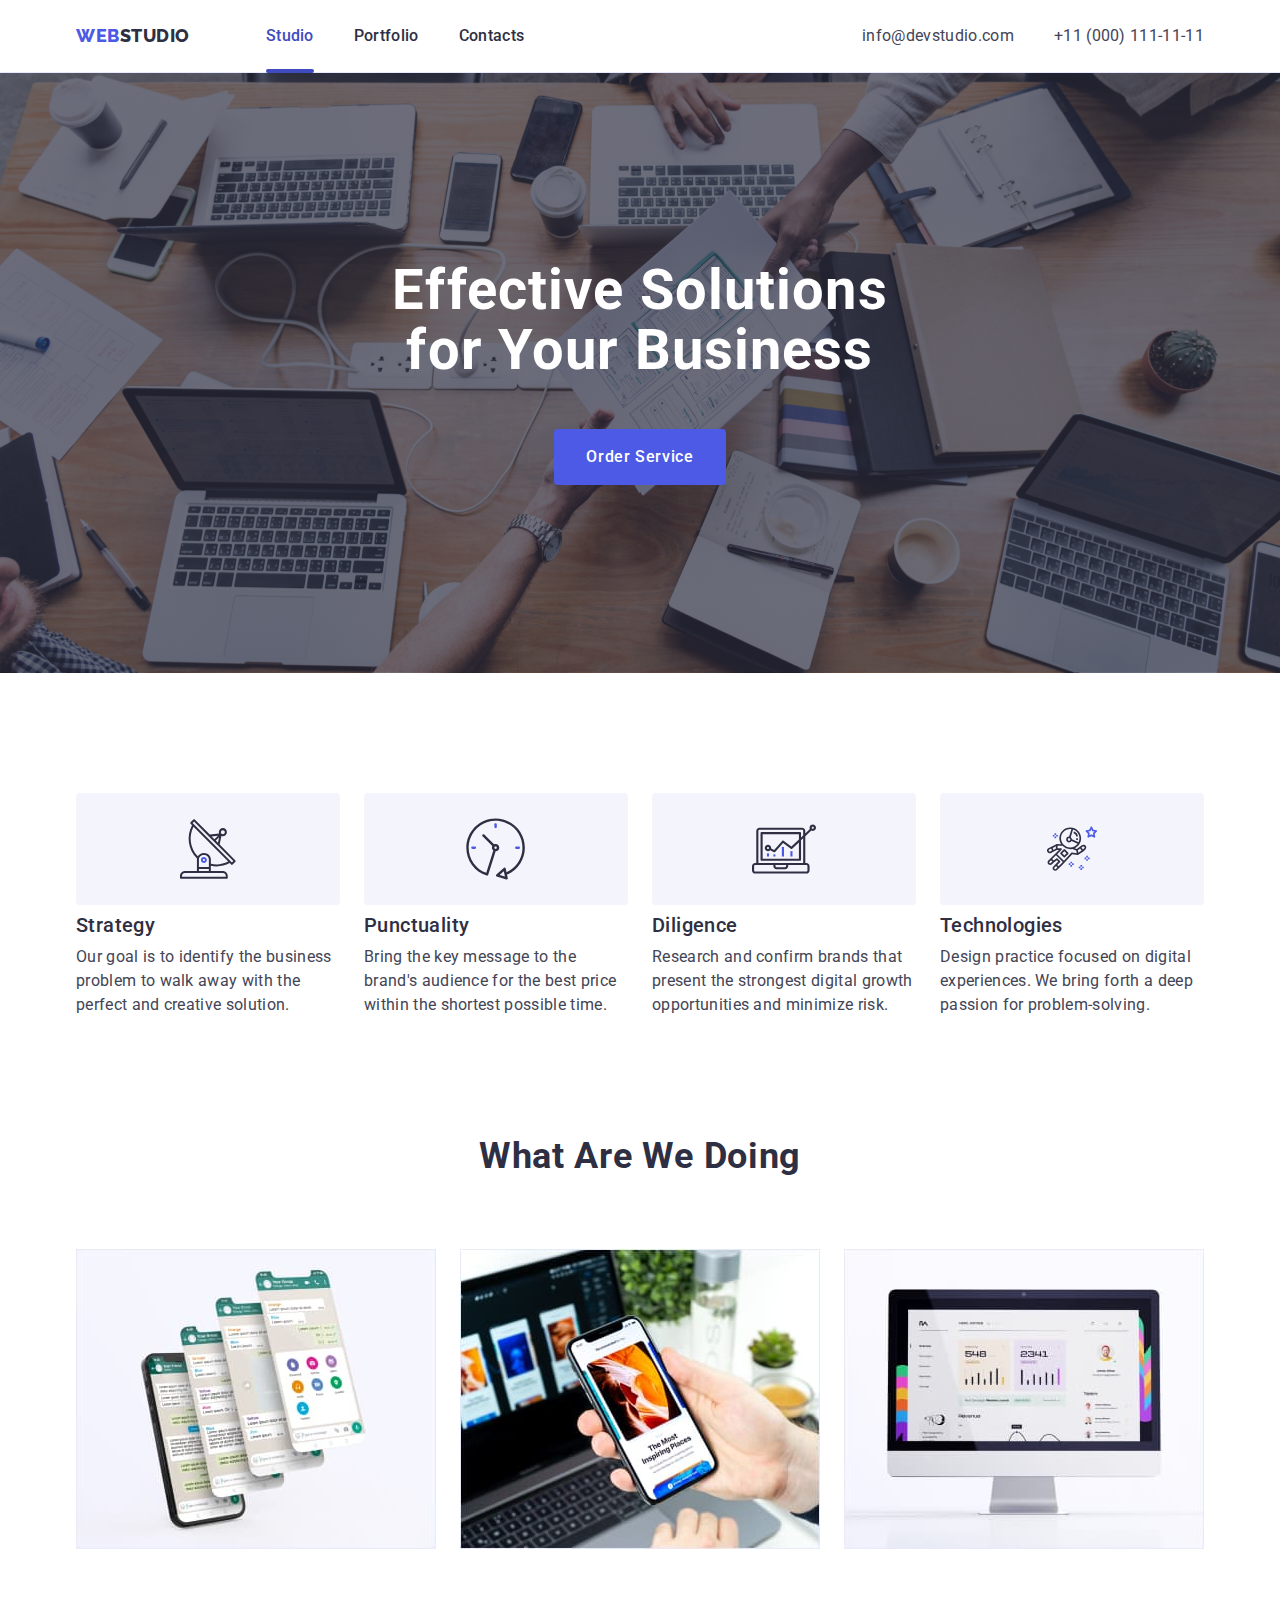
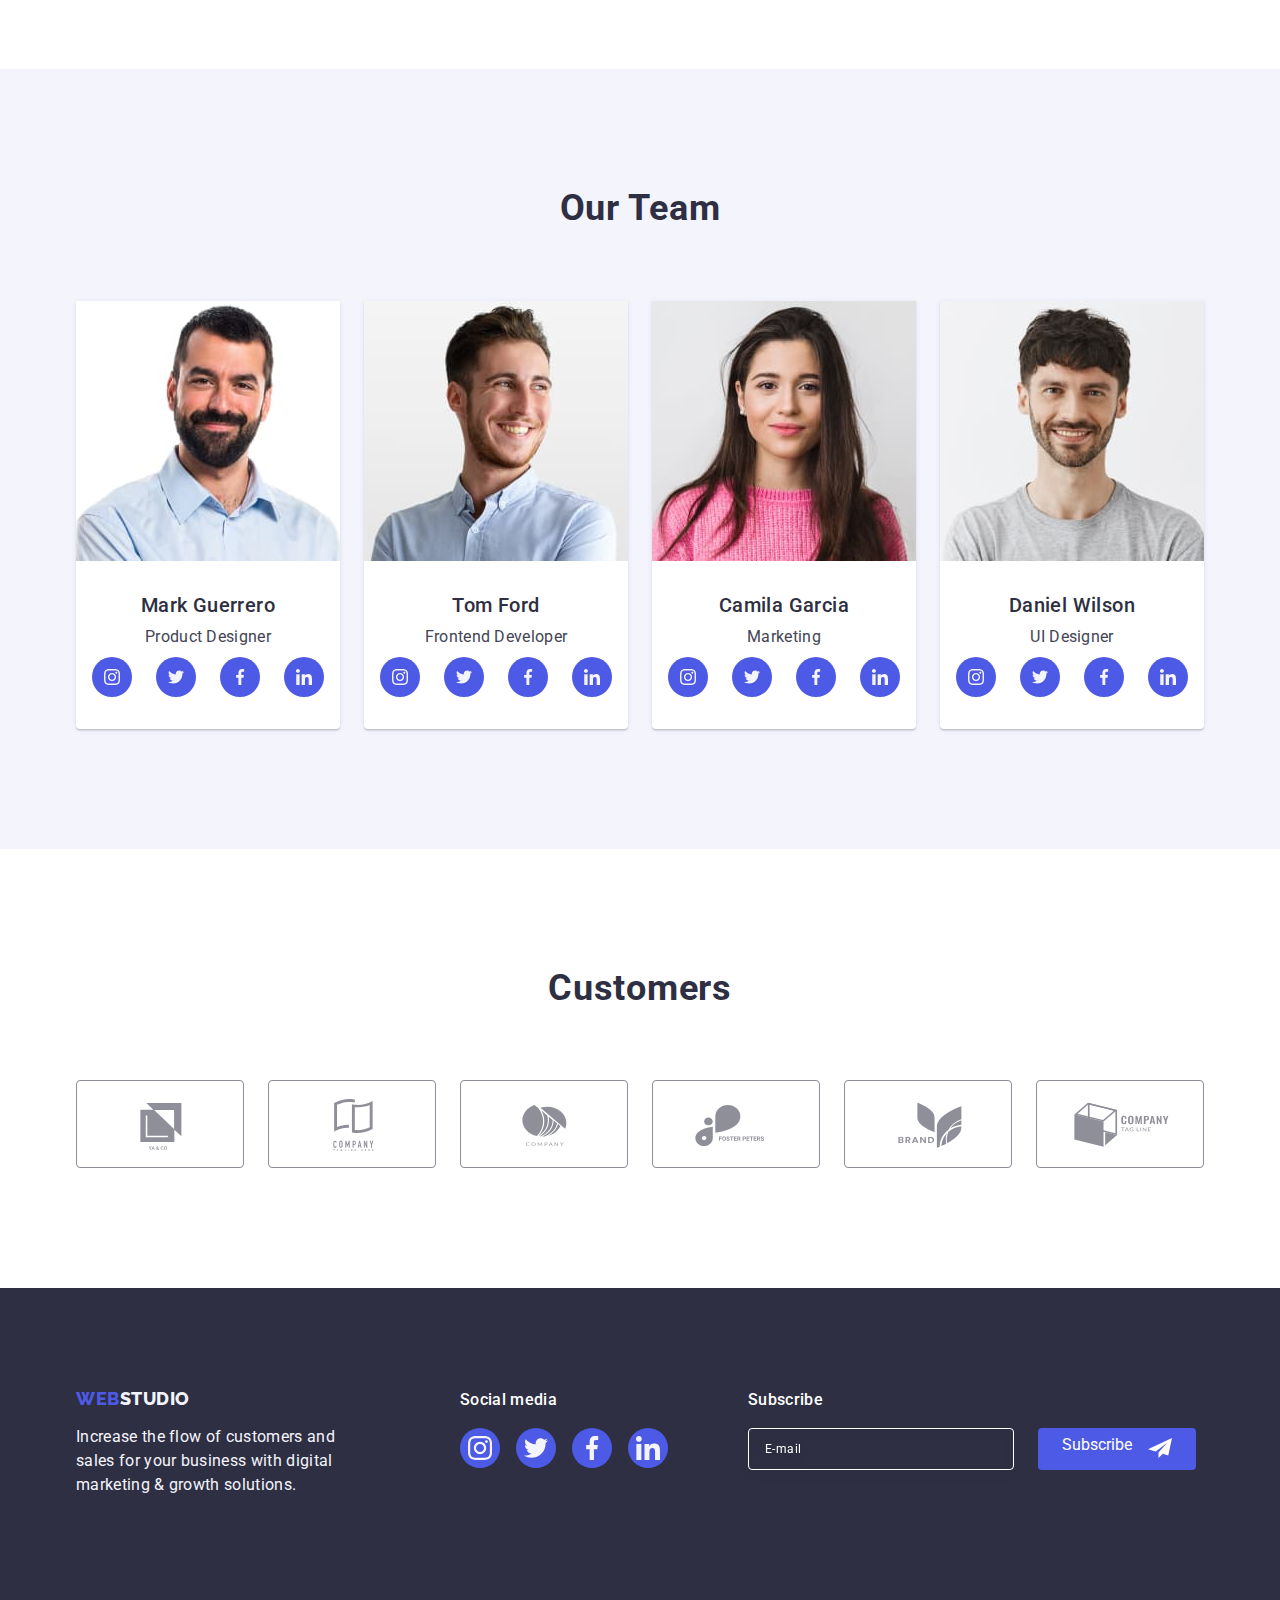
==== commit 3c1bb51c: "fixed bugs3" ====
--- a/index.html
+++ b/index.html
@@ -452,31 +452,31 @@
           </ul>
         </div>
 
-        <div class="footer-subscride">  
-         <p class="subscride-form-title">Subscribe</p>
-         <div class="button-subscride-form">
-          <label class="subscride-form">
-          <input
-            class="subscride-form-text"
-            name="user_e-mail"
-            placeholder="E-mail"
-          />
-        </label>
-        
-          <button type="submit" class="subscride-form-button">
-            <p class="subscride-button-title">Subscribe</p>
-            <svg class="subscride-button-icon" width="24" height="24">
-              <use href="./images/icons.svg#icon-frame"></use>
-            </svg>
-          </button>
-        </div>
+        <div class="footer-subscride">
+          <p class="subscride-form-title">Subscribe</p>
+          <div class="button-subscride-form">
+            <label class="subscride-form">
+              <input
+                class="subscride-form-text"
+                name="user_e-mail"
+                placeholder="E-mail"
+              />
+            </label>
+
+            <button type="submit" class="subscride-form-button">
+              <p class="subscride-button-title">Subscribe</p>
+              <svg class="subscride-button-icon" width="24" height="24">
+                <use href="./images/icons.svg#icon-frame"></use>
+              </svg>
+            </button>
+          </div>
         </div>
       </div>
     </footer>
 
     <!-- Modal window -->
 
-    <div class="backdrop" data-modal>
+    <div class="backdrop is-hidden" data-modal>
       <div class="modal">
         <button type="button" class="modal-close-btn" data-modal-close>
           <svg class="modal-close-btn-icon" width="8" height="8">
@@ -494,9 +494,6 @@
             <span class="modal-form-desc">Name</span>
           </label>
           <span class="modal-form-wrapper">
-            <svg class="modal-icons" width="18" height="24">
-              <use href="./images/icons.svg#icon-person"></use>
-            </svg>
             <input
               type="text"
               name="user_neme"
@@ -505,14 +502,14 @@
               pattern="^[a-zA-Z]+"
               minlength="2"
             />
+            <svg class="modal-icons" width="18" height="24">
+              <use href="./images/icons.svg#icon-person"></use>
+            </svg>
           </span>
           <label class="modal-form-label">
             <span class="modal-form-desc">Phone</span>
           </label>
           <span class="modal-form-wrapper">
-            <svg class="modal-icons" width="18" height="24">
-              <use href="./images/icons.svg#icon-phone"></use>
-            </svg>
             <input
               type="tel"
               name="user_phone"
@@ -521,15 +518,18 @@
               pattern="[0-9]{3}-[0-9]{3}-[0-9]{2}-[0-9]{2}"
               title="xxx-xxx-xx-xx"
             />
+            <svg class="modal-icons" width="18" height="24">
+              <use href="./images/icons.svg#icon-phone"></use>
+            </svg>
           </span>
           <label class="modal-form-label">
             <span class="modal-form-desc">Email</span>
           </label>
-          <span class="modal-form-wrapper"> 
-          <input type="email" name="user_email" class="modal-form-input" />
-          <svg class="modal-icons" width="18" height="24">
-            <use href="./images/icons.svg#icon-email"></use>
-          </svg>
+          <span class="modal-form-wrapper">
+            <input type="email" name="user_email" class="modal-form-input" />
+            <svg class="modal-icons" width="18" height="24">
+              <use href="./images/icons.svg#icon-email"></use>
+            </svg>
           </span>
           <label class="modal-form-label-comment">
             <span class="modal-form-desc">Comment</span>
--- a/css/styles.css
+++ b/css/styles.css
@@ -703,12 +703,6 @@
   text-decoration: none;
 }
 
-
-.footer-subscride {
-  
-  
-}
-
 .subscride-form-title {
   display: flex;
   position: relative;
@@ -729,20 +723,20 @@
   border: 1px solid #FFFFFF;
   filter: drop-shadow(0px 4px 4px rgba(0, 0, 0, 0.15));
   margin-left: 80px;
+  display: flex;
+  align-items: center;
+  background-color: transparent;
+}
+
+.subscride-form-text {
   width: 264px;
   height: 40px;
-  display: flex;
-  align-items: center;
-  background-color: transparent;
-}
-
-.subscride-form-text {
+  padding-left: 16px;
   font-weight: 400;
   font-size: 12px;
   line-height: 1.5em;
   letter-spacing: 0.04em;
   color: #FFFFFF;
-  position: absolute;
   display: flex;
   align-items: center;
   background-color: transparent;
@@ -750,7 +744,6 @@
 }
 
 .subscride-form-text:focus {
-  outline: 1px solid #4d5ae5;
   transition-duration: 250ms;
   transition: cubic-bezier(0.4, 0, 0.2, 1);
 }
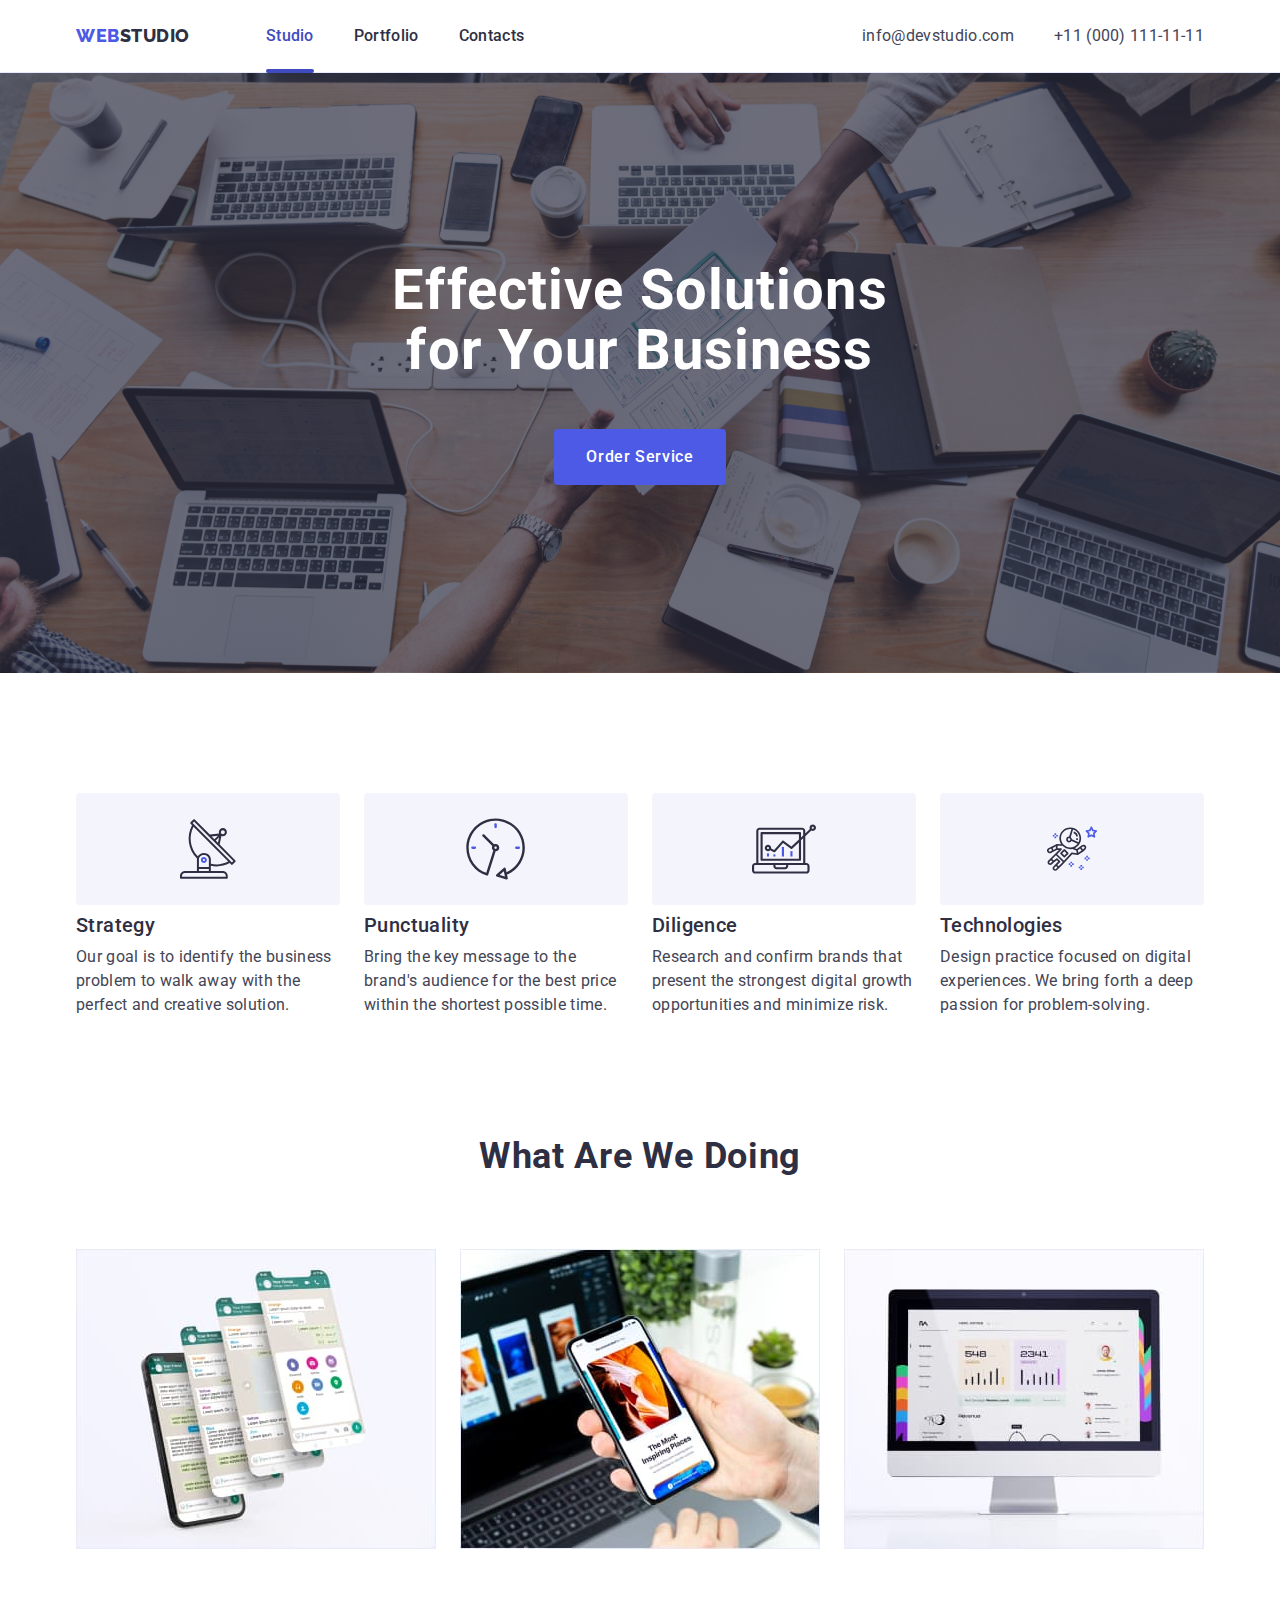
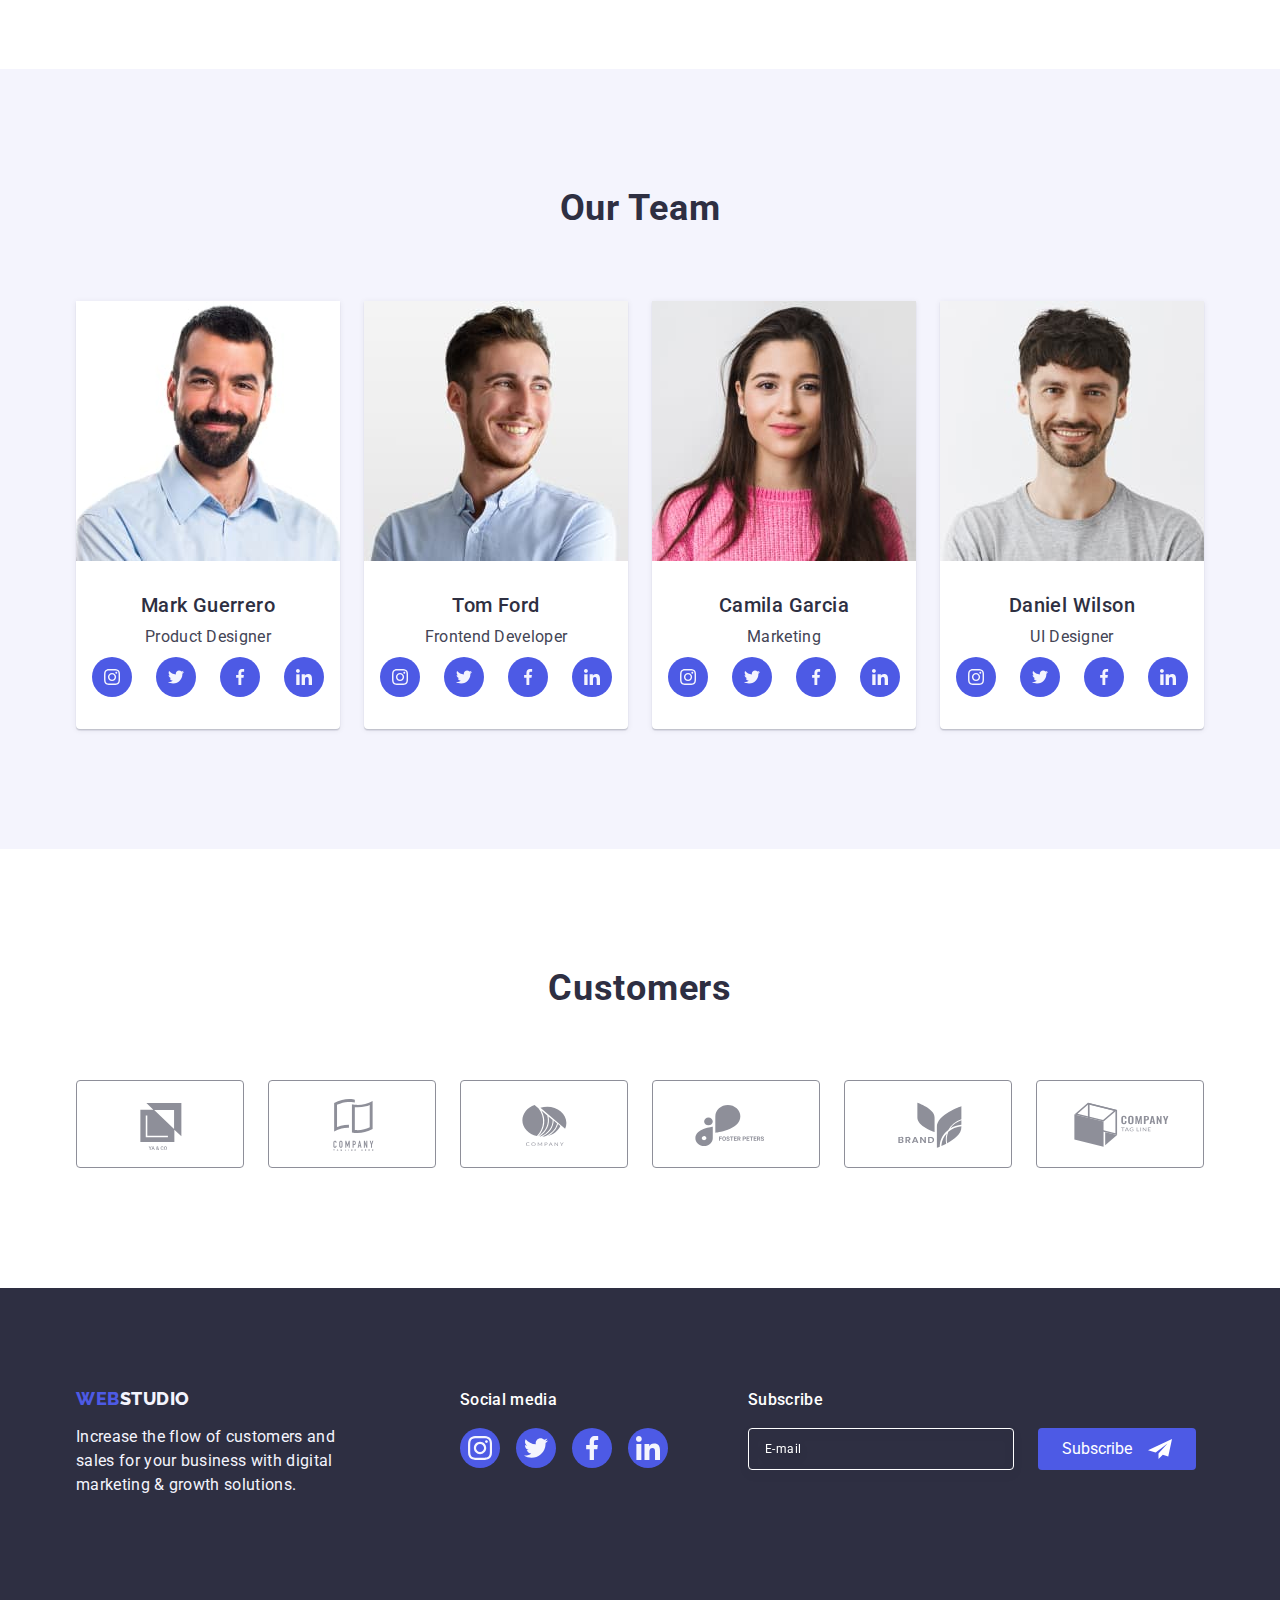
==== commit 92a3fc32: "fixed bugs5" ====
--- a/index.html
+++ b/index.html
@@ -464,7 +464,7 @@
             </label>
 
             <button type="submit" class="subscride-form-button">
-              <p class="subscride-button-title">Subscribe</p>
+              <span class="subscride-button-title">Subscribe</span>
               <svg class="subscride-button-icon" width="24" height="24">
                 <use href="./images/icons.svg#icon-frame"></use>
               </svg>
@@ -489,13 +489,14 @@
         <strong class="form-text"
           >Leave your contacts and we will call you back</strong
         >
-        <form class="modal-form">
+        <form class="modal-form" for="user_name_input">
           <label class="modal-form-label">
             <span class="modal-form-desc">Name</span>
           </label>
           <span class="modal-form-wrapper">
             <input
               type="text"
+              id="user_name_input"
               name="user_neme"
               class="modal-form-input"
               required
@@ -506,12 +507,13 @@
               <use href="./images/icons.svg#icon-person"></use>
             </svg>
           </span>
-          <label class="modal-form-label">
+          <label class="modal-form-label" for="user_phone_input">
             <span class="modal-form-desc">Phone</span>
           </label>
           <span class="modal-form-wrapper">
             <input
               type="tel"
+              id="user_phone_input"
               name="user_phone"
               class="modal-form-input"
               required
@@ -522,11 +524,16 @@
               <use href="./images/icons.svg#icon-phone"></use>
             </svg>
           </span>
-          <label class="modal-form-label">
+          <label class="modal-form-label" for="user_email_input">
             <span class="modal-form-desc">Email</span>
           </label>
           <span class="modal-form-wrapper">
-            <input type="email" name="user_email" class="modal-form-input" />
+            <input
+              type="email"
+              id="user_email_input"
+              name="user_email"
+              class="modal-form-input"
+            />
             <svg class="modal-icons" width="18" height="24">
               <use href="./images/icons.svg#icon-email"></use>
             </svg>
--- a/css/styles.css
+++ b/css/styles.css
@@ -703,12 +703,15 @@
   text-decoration: none;
 }
 
+/* Subscride */
+
+.footer-subscride {
+ margin: 0 0 16px 80px;
+}
+
 .subscride-form-title {
   display: flex;
   position: relative;
-  top: 0;
-  left: 0;
-  margin-left: 80px;
   font-weight: 500;
   font-size: 16px;
   line-height: 1.5;
@@ -722,7 +725,8 @@
   border-radius: 4px;
   border: 1px solid #FFFFFF;
   filter: drop-shadow(0px 4px 4px rgba(0, 0, 0, 0.15));
-  margin-left: 80px;
+
+
   display: flex;
   align-items: center;
   background-color: transparent;
@@ -762,6 +766,7 @@
 
 .subscride-form-button {
   display: flex;
+  align-items: center;
   justify-content: center;
   padding: 8px 24px;
   gap: 16px;
@@ -822,9 +827,8 @@
   box-shadow: 0px 1px 1px rgba(0, 0, 0, 0.14), 0px 1px 3px rgba(0, 0, 0, 0.12),
     0px 2px 1px rgba(0, 0, 0, 0.2);
   transition: transform 250ms cubic-bezier(0.4, 0, 0.2, 1);
-  padding: 72px;
-  padding-left: 24px;
-  padding-right: 24px;
+  padding: 24px;
+ 
 }
 
 .modal-close-btn {
@@ -871,9 +875,9 @@
 .form-text {
   display: flex;
   justify-content: center;
-  padding: 0 0 16px;
-  font-size: 16px;
-  line-height: 24px;
+  margin: 24px 0;
+  font-size: 16px;
+  line-height: 1.71px;
   color: #2e2f42;
 }
 
@@ -896,7 +900,7 @@
   height: 40px;
   border: 1px solid rgba(46, 47, 66, 0.4);
   border-radius: 4px;
-  padding-left: 34px;
+  padding-left: 38px;
   color: #000;
   transition: 400ms;
   outline: transparent;
@@ -913,7 +917,7 @@
 
 .modal-form-desc {
   font-size: 12px;
-  line-height: 1.16px;
+  line-height: 1.17px;
   color: #8e8f99;
 }
 
@@ -1006,7 +1010,7 @@
   transition: background-color 250ms cubic-bezier(0.4, 0, 0.2, 1);
 }
 
-.menu-button:hover,
-.menu-button:focus {
+.modal-submit-button:hover,
+.modal-submit-button:focus {
   background-color: #404bbf;
 }
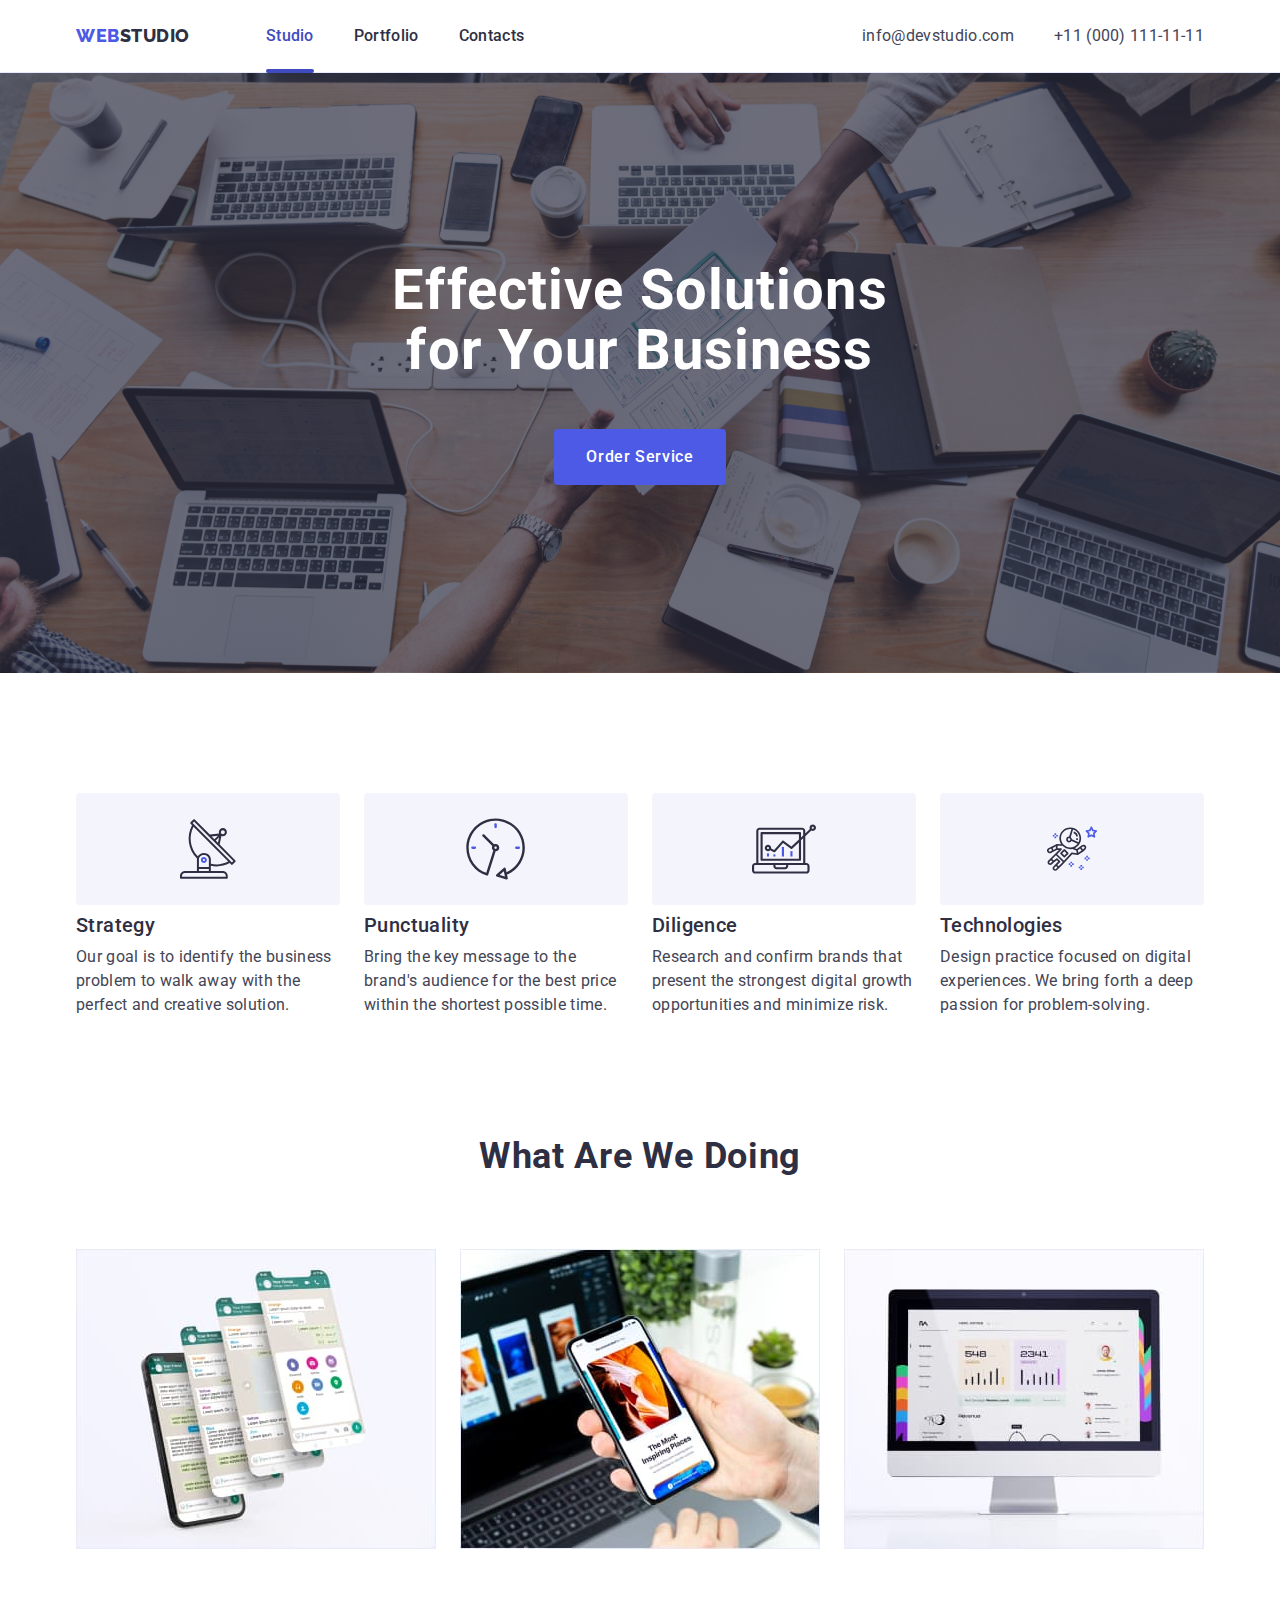
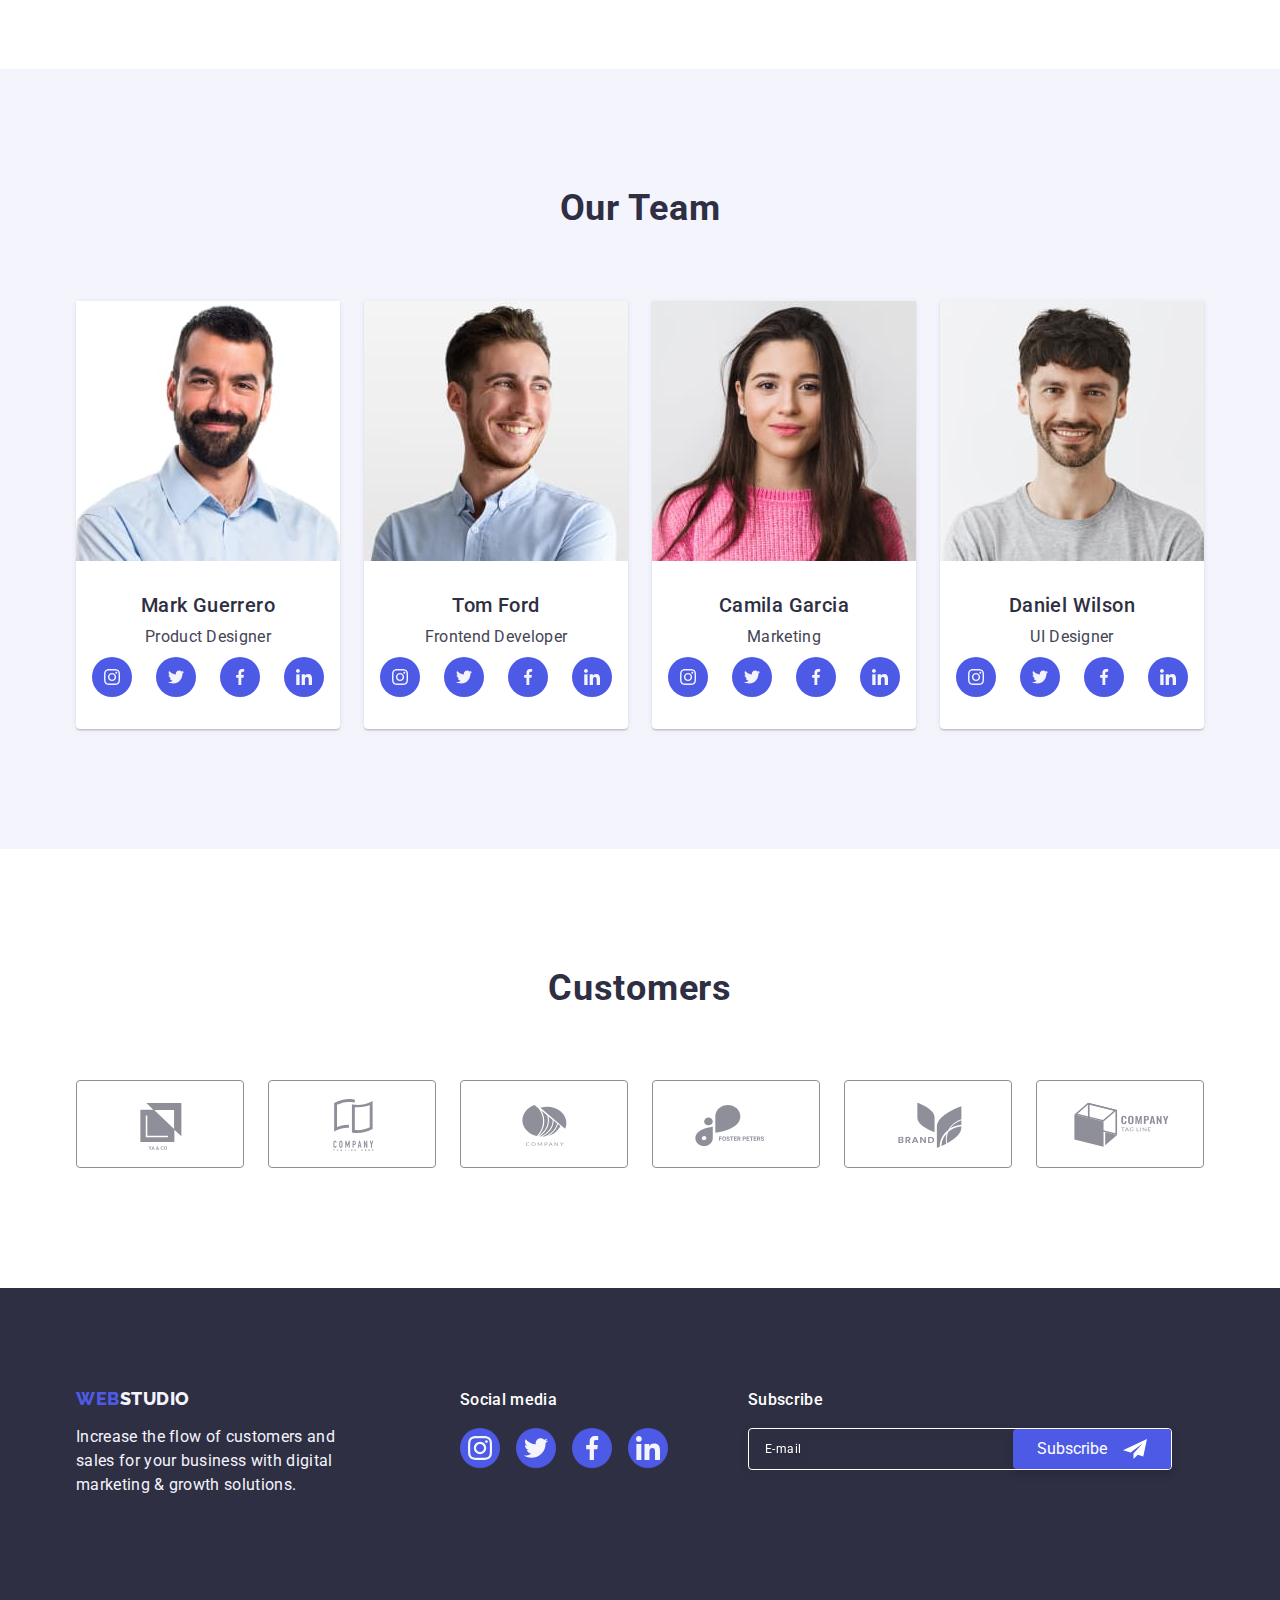
==== commit a9bd5ea6: "fixed bugs8" ====
--- a/index.html
+++ b/index.html
@@ -455,20 +455,19 @@
         <div class="footer-subscride">
           <p class="subscride-form-title">Subscribe</p>
           <div class="button-subscride-form">
-            <label class="subscride-form">
+            <form class="subscride-form">
               <input
                 class="subscride-form-text"
                 name="user_e-mail"
                 placeholder="E-mail"
               />
-            </label>
-
             <button type="submit" class="subscride-form-button">
               <span class="subscride-button-title">Subscribe</span>
               <svg class="subscride-button-icon" width="24" height="24">
                 <use href="./images/icons.svg#icon-frame"></use>
               </svg>
             </button>
+           </form>
           </div>
         </div>
       </div>
@@ -484,20 +483,19 @@
           </svg>
         </button>
 
-        <!-- Modal forms -->
-
-        <strong class="form-text"
-          >Leave your contacts and we will call you back</strong
+        <!-- Modal form -->
+
+        <p class="form-text"
+          >Leave your contacts and we will call you back</p
         >
-        <form class="modal-form" for="user_name_input">
-          <label class="modal-form-label">
-            <span class="modal-form-desc">Name</span>
-          </label>
+        <form class="modal-form">
+        <label class="modal-form-label">
+          <span class="modal-form-desc">Name</span>
           <span class="modal-form-wrapper">
             <input
               type="text"
               id="user_name_input"
-              name="user_neme"
+              name="user_name"
               class="modal-form-input"
               required
               pattern="^[a-zA-Z]+"
@@ -507,9 +505,9 @@
               <use href="./images/icons.svg#icon-person"></use>
             </svg>
           </span>
+        </label>
           <label class="modal-form-label" for="user_phone_input">
             <span class="modal-form-desc">Phone</span>
-          </label>
           <span class="modal-form-wrapper">
             <input
               type="tel"
@@ -524,9 +522,9 @@
               <use href="./images/icons.svg#icon-phone"></use>
             </svg>
           </span>
+        </label>
           <label class="modal-form-label" for="user_email_input">
             <span class="modal-form-desc">Email</span>
-          </label>
           <span class="modal-form-wrapper">
             <input
               type="email"
@@ -538,6 +536,7 @@
               <use href="./images/icons.svg#icon-email"></use>
             </svg>
           </span>
+        </label>
           <label class="modal-form-label-comment">
             <span class="modal-form-desc">Comment</span>
             <textarea
--- a/css/styles.css
+++ b/css/styles.css
@@ -464,20 +464,8 @@
     color 250ms cubic-bezier(0.4, 0, 0.2, 1);
 }
 
-.customers-list-link:hover,
-.customers-list-link:focus {
-  border-color: #404bbf;
-  color: #404bbf;
-}
-
 .customers-list-icon {
   fill: currentColor;
-}
-
-.customers-item:hover,
-.customers-item:focus {
-  color: #404bbf;
-  border: 1px solid #404bbf;
 }
 
 /* Footer section */
@@ -725,7 +713,6 @@
   border-radius: 4px;
   border: 1px solid #FFFFFF;
   filter: drop-shadow(0px 4px 4px rgba(0, 0, 0, 0.15));
-
 
   display: flex;
   align-items: center;
@@ -827,7 +814,7 @@
   box-shadow: 0px 1px 1px rgba(0, 0, 0, 0.14), 0px 1px 3px rgba(0, 0, 0, 0.12),
     0px 2px 1px rgba(0, 0, 0, 0.2);
   transition: transform 250ms cubic-bezier(0.4, 0, 0.2, 1);
-  padding: 24px;
+  padding: 72px 24px 24px 24px;
  
 }
 
@@ -869,15 +856,15 @@
 
 .modal-form-wrapper {
   position: relative;
-  margin-bottom: 8px;
+  margin-bottom: 4px;
 }
 
 .form-text {
   display: flex;
   justify-content: center;
-  margin: 24px 0;
-  font-size: 16px;
-  line-height: 1.71px;
+  margin-bottom: 16px;
+  font-size: 16px;
+  line-height: 1.71;
   color: #2e2f42;
 }
 
@@ -888,7 +875,7 @@
 
 .modal-form-label {
   display: inline-block;
-  margin-bottom: 4px;
+  margin-bottom: 8px;
 }
 
 .modal-form-label:focus {
@@ -904,6 +891,7 @@
   color: #000;
   transition: 400ms;
   outline: transparent;
+  /* margin-top: 4px; */
 }
 
 .modal-form-input:focus {
@@ -915,9 +903,9 @@
   fill: #4d5ae5;
 }
 
-.modal-form-desc {
+.modal-form-desc { 
   font-size: 12px;
-  line-height: 1.17px;
+  line-height: 1.17;
   color: #8e8f99;
 }
 
@@ -936,7 +924,7 @@
   padding: 8px 16px;
   width: 360px;
   height: 120px;
-  margin-top: 4px;
+  /* margin-top: 4px; */
   border-radius: 4px;
   border: 1px solid rgba(46, 47, 66, 0.4);
   font-size: 12px;
